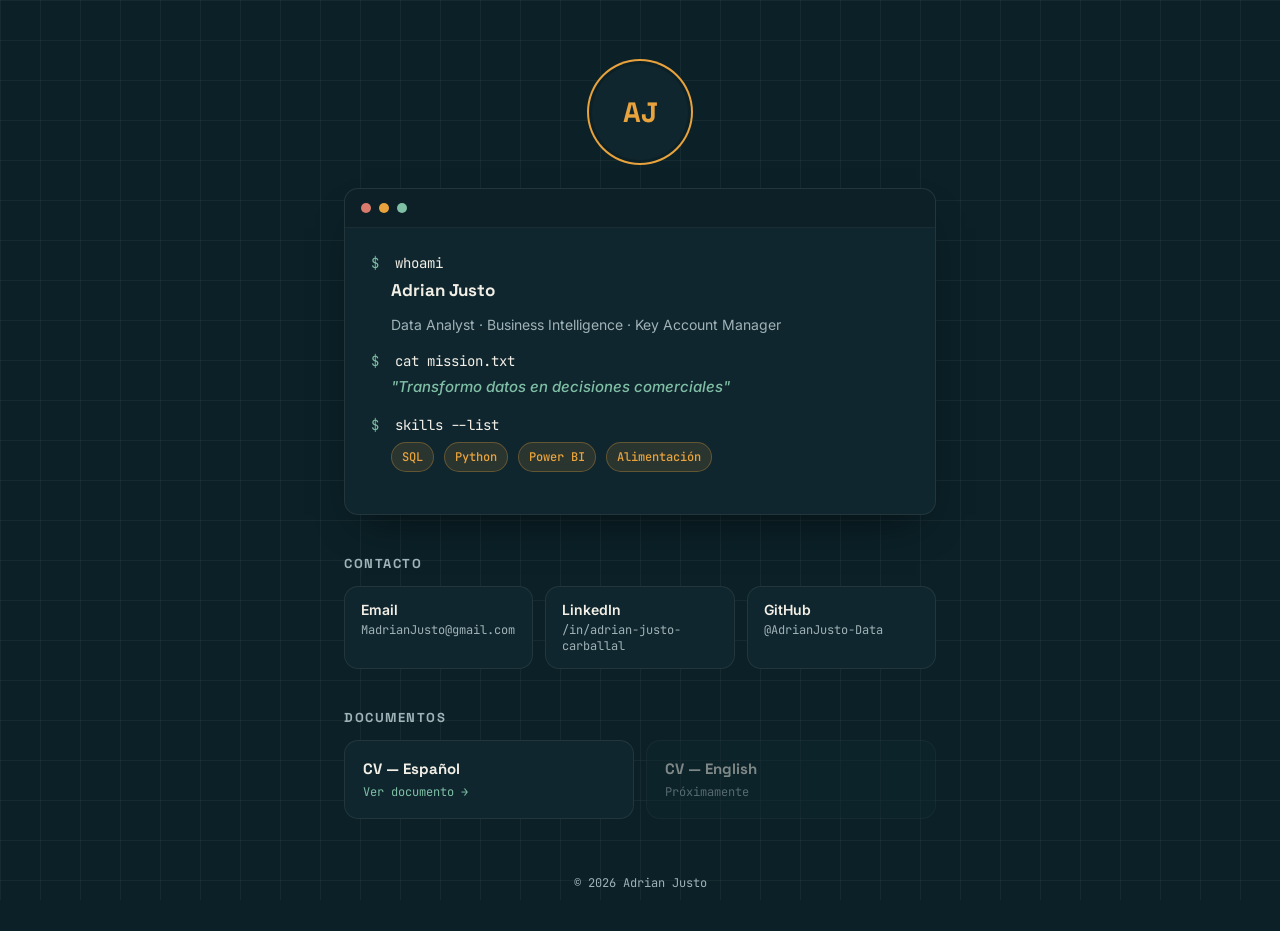
==== index.html @ 9c1705bd "Add files via upload" ====
<!doctype html>
<html lang="es">
  <head>
    <meta charset="utf-8" />
    <meta name="viewport" content="width=device-width, initial-scale=1" />
    <meta name="theme-color" content="#0B2027" />
    <meta name="author" content="Adrian Justo" />
    <meta
      name="keywords"
      content="Adrian Justo, Data Analyst, Business Intelligence, SQL, Python, Power BI, Key Account Manager"
    />
    <meta name="title" property="og:title" content="Adrian Justo — Data Analyst" />
    <meta
      name="description"
      property="og:description"
      content="Data Analyst | Business Intelligence | SQL · Python · Power BI. Transformo datos en decisiones comerciales."
    />
    <link rel="stylesheet" href="styles.css" />
    <link rel="preconnect" href="https://fonts.googleapis.com" />
    <link rel="preconnect" href="https://fonts.gstatic.com" crossorigin />
    <link
      href="https://fonts.googleapis.com/css2?family=Space+Grotesk:wght@500;700&family=Inter:wght@400;500;600&family=JetBrains+Mono:wght@400;500&display=swap"
      rel="stylesheet"
    />
    <title>Adrian Justo — Data Analyst</title>
  </head>
  <body>
    <div class="grid-bg" aria-hidden="true"></div>

    <main class="page">
      <!--
        AVATAR:
        Cuando tengas tu foto, sustituye el <div class="avatar avatar--initials"> de abajo por:
        <img class="avatar" src="assets/avatar.jpg" alt="Foto de Adrian Justo" />
        (crea una carpeta "assets" en el repo y sube ahí la imagen)
      -->
      <div class="avatar avatar--initials" aria-hidden="true">AJ</div>

      <section class="terminal" aria-label="Presentación">
        <div class="terminal__bar">
          <span class="dot dot--red"></span>
          <span class="dot dot--amber"></span>
          <span class="dot dot--mint"></span>
        </div>
        <div class="terminal__body">
          <p class="line"><span class="prompt">$</span> whoami</p>
          <p class="line line--output">Adrian Justo</p>
          <p class="line line--output line--muted">Data Analyst · Business Intelligence · Key Account Manager</p>

          <p class="line"><span class="prompt">$</span> cat mission.txt</p>
          <p class="line line--output line--quote">"Transformo datos en decisiones comerciales"</p>

          <p class="line"><span class="prompt">$</span> skills --list</p>
          <p class="line line--output">
            <span class="tag">SQL</span>
            <span class="tag">Python</span>
            <span class="tag">Power BI</span>
            <span class="tag">Alimentación</span>
          </p>
        </div>
      </section>

      <section class="block" aria-labelledby="contacto-title">
        <h2 id="contacto-title" class="block__title">Contacto</h2>
        <div class="pill-row">
          <a class="pill" href="mailto:MadrianJusto@gmail.com">
            Email
            <span class="pill__value">MadrianJusto@gmail.com</span>
          </a>
          <a class="pill" href="https://www.linkedin.com/in/adrian-justo-carballal/" target="_blank" rel="noopener noreferrer">
            LinkedIn
            <span class="pill__value">/in/adrian-justo-carballal</span>
          </a>
          <a class="pill" href="https://github.com/AdrianJusto-Data" target="_blank" rel="noopener noreferrer">
            GitHub
            <span class="pill__value">@AdrianJusto-Data</span>
          </a>
        </div>
      </section>

      <section class="block" aria-labelledby="docs-title">
        <h2 id="docs-title" class="block__title">Documentos</h2>
        <div class="doc-row">
          <a
            class="doc-card"
            href="https://drive.google.com/file/d/1iImoQgiHkSpvsz1CqNQlANzZWGgn8xL6/view?usp=sharing"
            target="_blank"
            rel="noopener noreferrer"
          >
            <span class="doc-card__label">CV — Español</span>
            <span class="doc-card__action">Ver documento →</span>
          </a>
          <div class="doc-card doc-card--disabled" aria-disabled="true">
            <span class="doc-card__label">CV — English</span>
            <span class="doc-card__action">Próximamente</span>
          </div>
        </div>
      </section>

      <footer class="footer">© 2026 Adrian Justo</footer>
    </main>
  </body>
</html>
---- styles.css ----
:root {
  --bg-base: #0b2027;
  --bg-panel: #10262e;
  --accent-amber: #e8a33d;
  --accent-mint: #7fbfa5;
  --accent-red: #d97b6c;
  --text-primary: #f2efe6;
  --text-muted: #9fb3b8;
  --grid-line: rgba(242, 239, 230, 0.05);
  --radius: 14px;
}

* {
  box-sizing: border-box;
}

body {
  margin: 0;
  min-height: 100vh;
  background: var(--bg-base);
  color: var(--text-primary);
  font-family: "Inter", system-ui, sans-serif;
  display: flex;
  justify-content: center;
  position: relative;
  overflow-x: hidden;
}

.grid-bg {
  position: fixed;
  inset: 0;
  background-image:
    linear-gradient(var(--grid-line) 1px, transparent 1px),
    linear-gradient(90deg, var(--grid-line) 1px, transparent 1px);
  background-size: 40px 40px;
  pointer-events: none;
  z-index: 0;
}

.page {
  position: relative;
  z-index: 1;
  width: 100%;
  max-width: 640px;
  padding: 64px 24px 40px;
  display: flex;
  flex-direction: column;
  align-items: center;
}

.avatar {
  width: 96px;
  height: 96px;
  border-radius: 50%;
  object-fit: cover;
  margin-bottom: 28px;
  box-shadow: 0 0 0 3px var(--bg-base), 0 0 0 5px var(--accent-amber);
}

.avatar--initials {
  display: flex;
  align-items: center;
  justify-content: center;
  background: var(--bg-panel);
  font-family: "Space Grotesk", sans-serif;
  font-weight: 700;
  font-size: 28px;
  color: var(--accent-amber);
}

/* Terminal card */
.terminal {
  width: 100%;
  background: var(--bg-panel);
  border-radius: var(--radius);
  border: 1px solid rgba(242, 239, 230, 0.08);
  overflow: hidden;
  box-shadow: 0 20px 40px -20px rgba(0, 0, 0, 0.6);
}

.terminal__bar {
  display: flex;
  gap: 8px;
  padding: 14px 16px;
  background: rgba(0, 0, 0, 0.15);
  border-bottom: 1px solid rgba(242, 239, 230, 0.06);
}

.dot {
  width: 10px;
  height: 10px;
  border-radius: 50%;
}
.dot--red { background: var(--accent-red); }
.dot--amber { background: var(--accent-amber); }
.dot--mint { background: var(--accent-mint); }

.terminal__body {
  padding: 24px 26px 28px;
  font-family: "JetBrains Mono", monospace;
  font-size: 14px;
  line-height: 1.7;
}

.line {
  margin: 0;
}

.prompt {
  color: var(--accent-mint);
  margin-right: 8px;
}

.line--output {
  margin-bottom: 14px;
  padding-left: 20px;
  font-family: "Space Grotesk", sans-serif;
  font-size: 17px;
  font-weight: 700;
}

.line--muted {
  font-family: "Inter", sans-serif;
  font-weight: 400;
  font-size: 14px;
  color: var(--text-muted);
  margin-top: -6px;
}

.line--quote {
  font-family: "Inter", sans-serif;
  font-style: italic;
  font-weight: 500;
  font-size: 15px;
  color: var(--accent-mint);
}

.tag {
  display: inline-block;
  font-family: "JetBrains Mono", monospace;
  font-size: 12px;
  font-weight: 500;
  padding: 4px 10px;
  border-radius: 999px;
  background: rgba(232, 163, 61, 0.12);
  color: var(--accent-amber);
  border: 1px solid rgba(232, 163, 61, 0.3);
  margin: 4px 6px 0 0;
}

/* Sections */
.block {
  width: 100%;
  margin-top: 40px;
}

.block__title {
  font-family: "Space Grotesk", sans-serif;
  font-size: 13px;
  text-transform: uppercase;
  letter-spacing: 0.12em;
  color: var(--text-muted);
  margin: 0 0 14px;
}

.pill-row,
.doc-row {
  display: flex;
  flex-wrap: wrap;
  gap: 12px;
}

.pill {
  flex: 1 1 160px;
  display: flex;
  flex-direction: column;
  gap: 4px;
  padding: 14px 16px;
  border-radius: var(--radius);
  background: var(--bg-panel);
  border: 1px solid rgba(242, 239, 230, 0.08);
  color: var(--text-primary);
  text-decoration: none;
  font-weight: 600;
  font-size: 14px;
  transition: border-color 0.15s ease, transform 0.15s ease;
}

.pill:hover,
.pill:focus-visible {
  border-color: var(--accent-mint);
  transform: translateY(-2px);
}

.pill__value {
  font-family: "JetBrains Mono", monospace;
  font-weight: 400;
  font-size: 12px;
  color: var(--text-muted);
}

.doc-card {
  flex: 1 1 200px;
  display: flex;
  flex-direction: column;
  gap: 6px;
  padding: 18px 18px;
  border-radius: var(--radius);
  background: var(--bg-panel);
  border: 1px solid rgba(242, 239, 230, 0.08);
  color: var(--text-primary);
  text-decoration: none;
  transition: border-color 0.15s ease, transform 0.15s ease;
}

.doc-card:hover,
.doc-card:focus-visible {
  border-color: var(--accent-amber);
  transform: translateY(-2px);
}

.doc-card__label {
  font-family: "Space Grotesk", sans-serif;
  font-weight: 700;
  font-size: 15px;
}

.doc-card__action {
  font-family: "JetBrains Mono", monospace;
  font-size: 12px;
  color: var(--accent-mint);
}

.doc-card--disabled {
  opacity: 0.5;
  cursor: not-allowed;
}

.doc-card--disabled .doc-card__action {
  color: var(--text-muted);
}

.footer {
  margin-top: 56px;
  font-size: 12px;
  color: var(--text-muted);
  font-family: "JetBrains Mono", monospace;
}

/* Accessibility */
a:focus-visible,
.doc-card:focus-visible {
  outline: 2px solid var(--accent-amber);
  outline-offset: 2px;
}

@media (prefers-reduced-motion: reduce) {
  .pill,
  .doc-card {
    transition: none;
  }
}

@media (max-width: 480px) {
  .page {
    padding: 48px 18px 32px;
  }
  .terminal__body {
    font-size: 13px;
  }
}
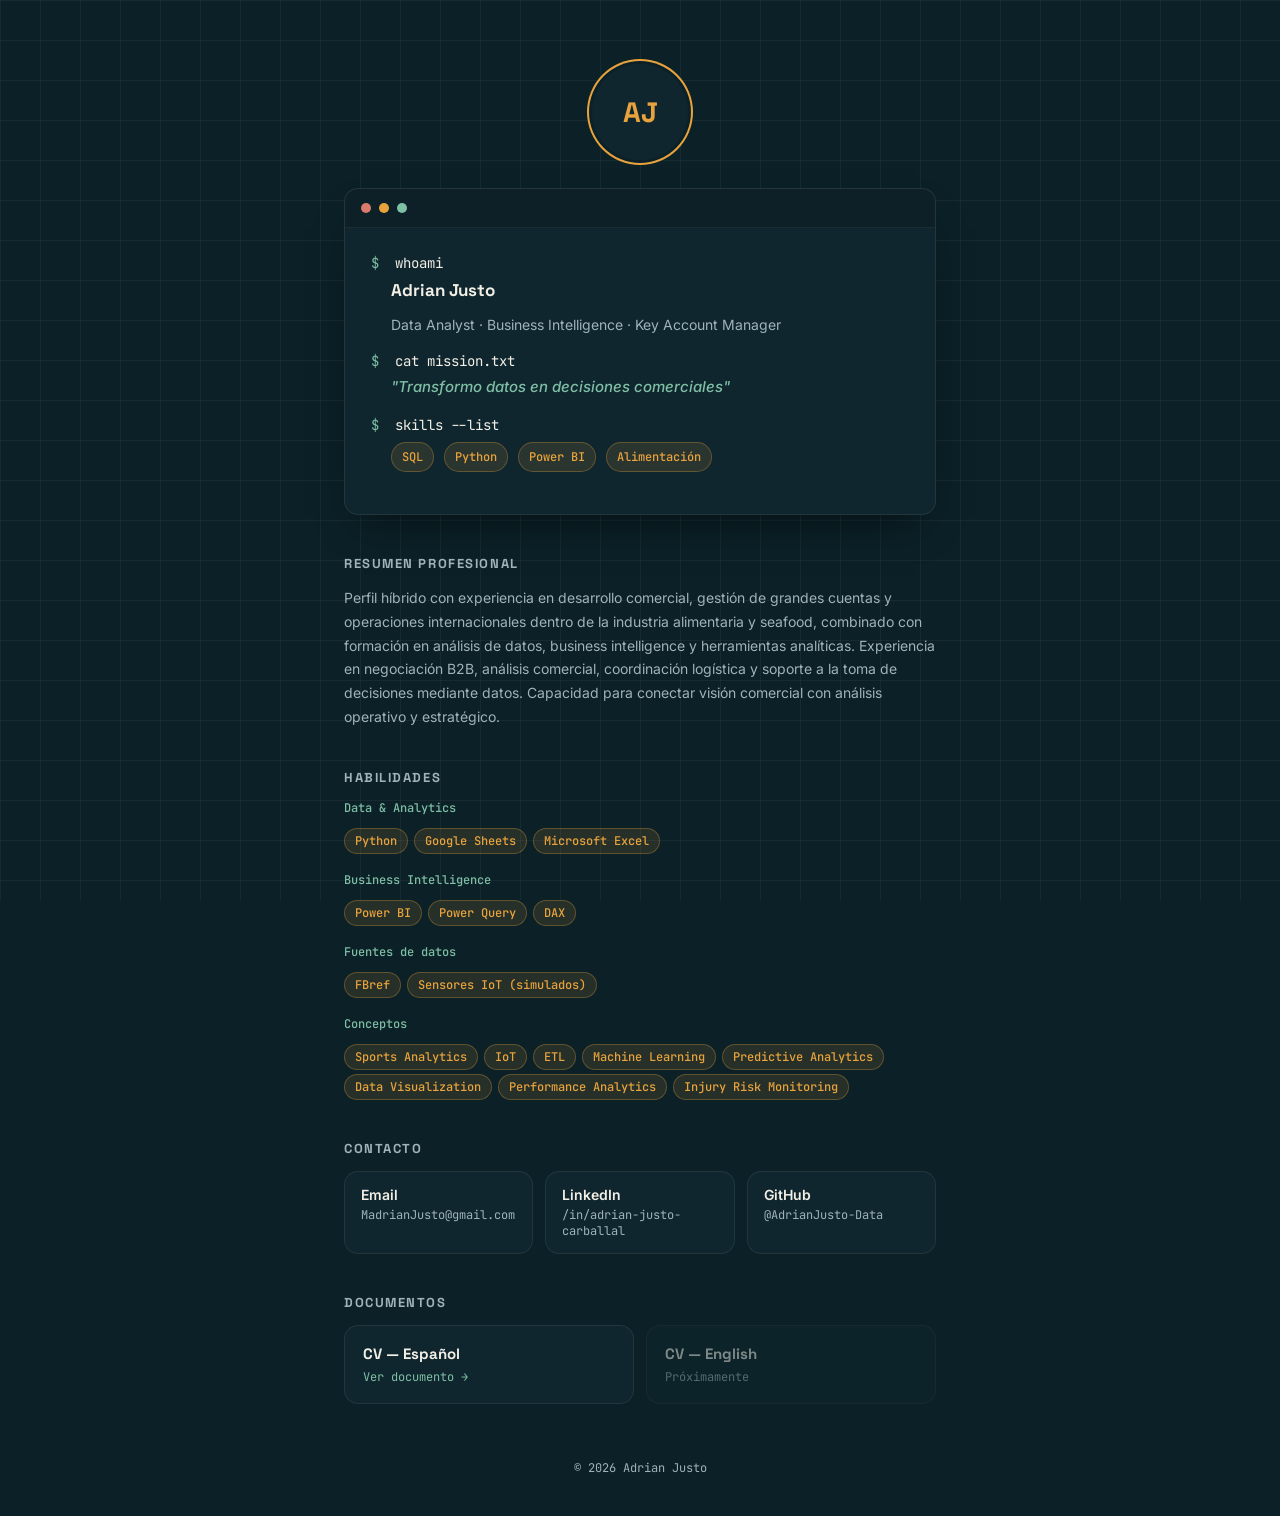
==== commit e4ac672f: "Add files via upload" ====
--- a/index.html
+++ b/index.html
@@ -60,6 +60,57 @@
         </div>
       </section>
 
+      <section class="block" aria-labelledby="resumen-title">
+        <h2 id="resumen-title" class="block__title">Resumen profesional</h2>
+        <p class="summary">
+          Perfil híbrido con experiencia en desarrollo comercial, gestión de grandes cuentas y operaciones
+          internacionales dentro de la industria alimentaria y seafood, combinado con formación en análisis de
+          datos, business intelligence y herramientas analíticas. Experiencia en negociación B2B, análisis
+          comercial, coordinación logística y soporte a la toma de decisiones mediante datos. Capacidad para
+          conectar visión comercial con análisis operativo y estratégico.
+        </p>
+      </section>
+
+      <section class="block" aria-labelledby="skills-title">
+        <h2 id="skills-title" class="block__title">Habilidades</h2>
+        <div class="skill-group">
+          <h3 class="skill-group__label">Data &amp; Analytics</h3>
+          <div class="tag-row">
+            <span class="tag">Python</span>
+            <span class="tag">Google Sheets</span>
+            <span class="tag">Microsoft Excel</span>
+          </div>
+        </div>
+        <div class="skill-group">
+          <h3 class="skill-group__label">Business Intelligence</h3>
+          <div class="tag-row">
+            <span class="tag">Power BI</span>
+            <span class="tag">Power Query</span>
+            <span class="tag">DAX</span>
+          </div>
+        </div>
+        <div class="skill-group">
+          <h3 class="skill-group__label">Fuentes de datos</h3>
+          <div class="tag-row">
+            <span class="tag">FBref</span>
+            <span class="tag">Sensores IoT (simulados)</span>
+          </div>
+        </div>
+        <div class="skill-group">
+          <h3 class="skill-group__label">Conceptos</h3>
+          <div class="tag-row">
+            <span class="tag">Sports Analytics</span>
+            <span class="tag">IoT</span>
+            <span class="tag">ETL</span>
+            <span class="tag">Machine Learning</span>
+            <span class="tag">Predictive Analytics</span>
+            <span class="tag">Data Visualization</span>
+            <span class="tag">Performance Analytics</span>
+            <span class="tag">Injury Risk Monitoring</span>
+          </div>
+        </div>
+      </section>
+
       <section class="block" aria-labelledby="contacto-title">
         <h2 id="contacto-title" class="block__title">Contacto</h2>
         <div class="pill-row">
--- a/styles.css
+++ b/styles.css
@@ -163,6 +163,34 @@
   margin: 0 0 14px;
 }
 
+.summary {
+  margin: 0;
+  font-size: 14px;
+  line-height: 1.7;
+  color: var(--text-muted);
+}
+
+.skill-group {
+  margin-bottom: 18px;
+}
+
+.skill-group:last-child {
+  margin-bottom: 0;
+}
+
+.skill-group__label {
+  margin: 0 0 8px;
+  font-family: "JetBrains Mono", monospace;
+  font-size: 12px;
+  font-weight: 500;
+  color: var(--accent-mint);
+}
+
+.tag-row {
+  display: flex;
+  flex-wrap: wrap;
+}
+
 .pill-row,
 .doc-row {
   display: flex;
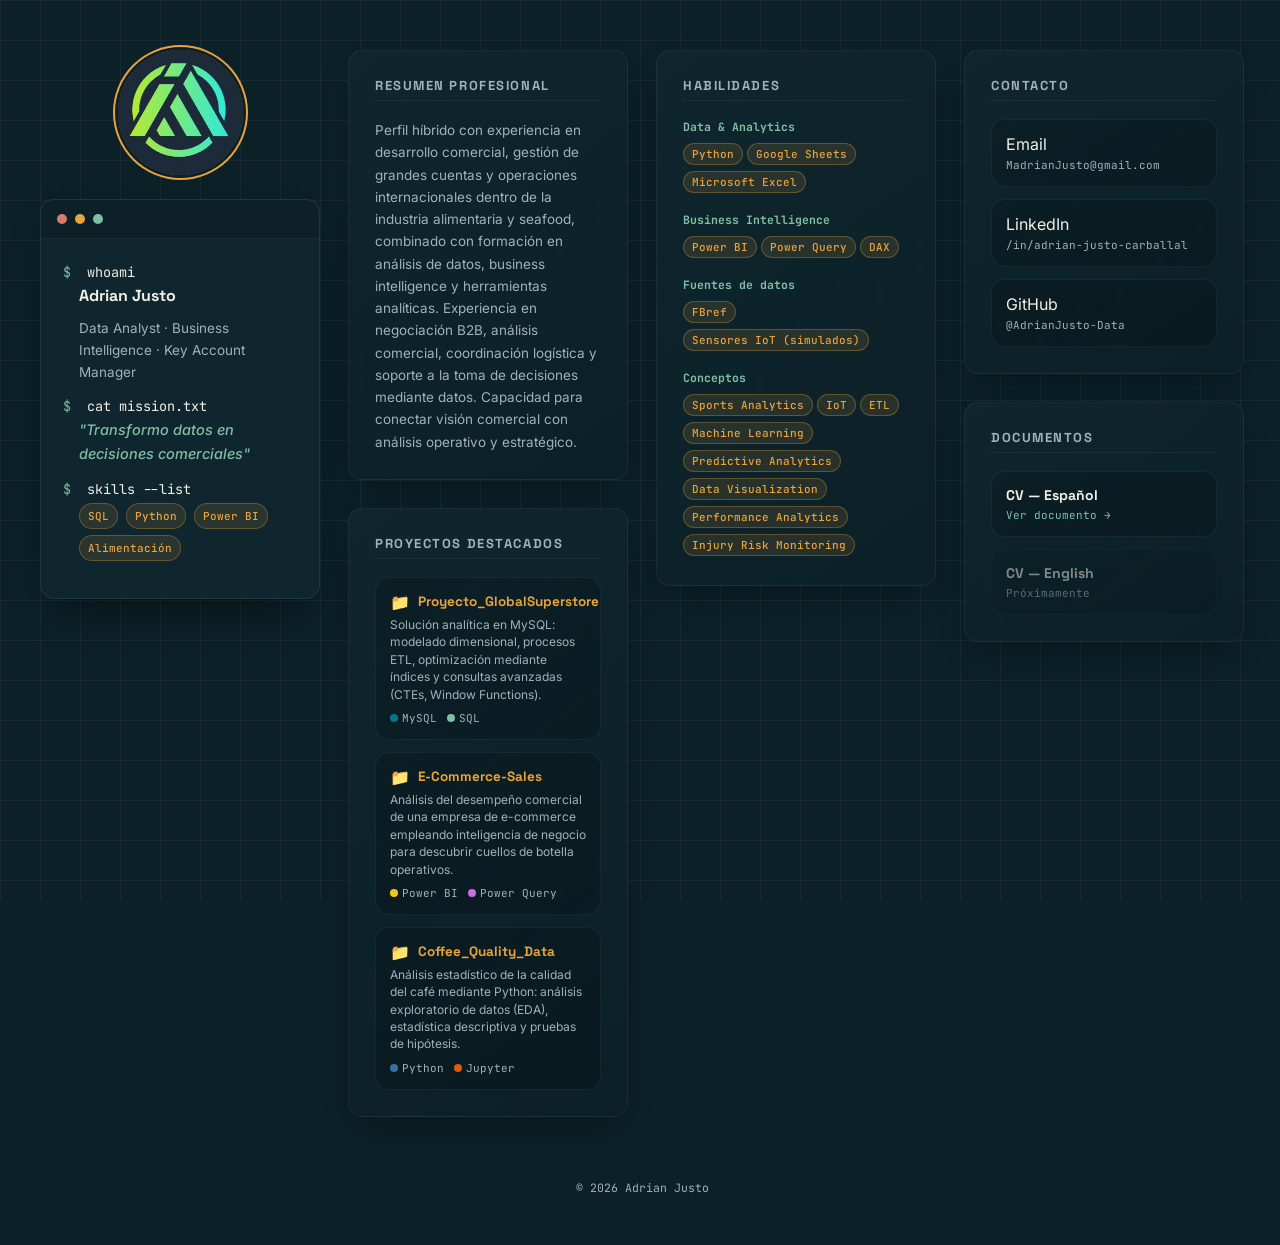
==== commit cbda5f78: "Add files via upload" ====
--- a/index.html
+++ b/index.html
@@ -28,49 +28,106 @@
     <div class="grid-bg" aria-hidden="true"></div>
 
     <main class="page">
-      <!--
-        AVATAR:
-        Cuando tengas tu foto, sustituye el <div class="avatar avatar--initials"> de abajo por:
-        <img class="avatar" src="assets/avatar.jpg" alt="Foto de Adrian Justo" />
-        (crea una carpeta "assets" en el repo y sube ahí la imagen)
-      -->
-      <div class="avatar avatar--initials" aria-hidden="true">AJ</div>
-
-      <section class="terminal" aria-label="Presentación">
-        <div class="terminal__bar">
-          <span class="dot dot--red"></span>
-          <span class="dot dot--amber"></span>
-          <span class="dot dot--mint"></span>
-        </div>
-        <div class="terminal__body">
-          <p class="line"><span class="prompt">$</span> whoami</p>
-          <p class="line line--output">Adrian Justo</p>
-          <p class="line line--output line--muted">Data Analyst · Business Intelligence · Key Account Manager</p>
-
-          <p class="line"><span class="prompt">$</span> cat mission.txt</p>
-          <p class="line line--output line--quote">"Transformo datos en decisiones comerciales"</p>
-
-          <p class="line"><span class="prompt">$</span> skills --list</p>
-          <p class="line line--output">
-            <span class="tag">SQL</span>
-            <span class="tag">Python</span>
-            <span class="tag">Power BI</span>
-            <span class="tag">Alimentación</span>
+      
+      <!-- COLUMNA 1: Perfil (Avatar + Terminal) -->
+      <div class="profile-block">
+        <img class="avatar" src="assets/Avatar.JPG" alt="Foto de Adrian Justo" />
+
+        <section class="terminal" aria-label="Presentación">
+          <div class="terminal__bar">
+            <span class="dot dot--red"></span>
+            <span class="dot dot--amber"></span>
+            <span class="dot dot--mint"></span>
+          </div>
+          <div class="terminal__body">
+            <p class="line"><span class="prompt">$</span> whoami</p>
+            <p class="line line--output">Adrian Justo</p>
+            <p class="line line--output line--muted">Data Analyst · Business Intelligence · Key Account Manager</p>
+
+            <p class="line"><span class="prompt">$</span> cat mission.txt</p>
+            <p class="line line--output line--quote">"Transformo datos en decisiones comerciales"</p>
+
+            <p class="line"><span class="prompt">$</span> skills --list</p>
+            <p class="line line--output">
+              <span class="tag">SQL</span>
+              <span class="tag">Python</span>
+              <span class="tag">Power BI</span>
+              <span class="tag">Alimentación</span>
+            </p>
+          </div>
+        </section>
+      </div>
+
+      <!-- COLUMNA 2: Resumen + Proyectos Destacados -->
+      <div class="column-group">
+        <section class="block" aria-labelledby="resumen-title">
+          <h2 id="resumen-title" class="block__title">Resumen profesional</h2>
+          <p class="summary">
+            Perfil híbrido con experiencia en desarrollo comercial, gestión de grandes cuentas y operaciones
+            internacionales dentro de la industria alimentaria y seafood, combinado con formación en análisis de
+            datos, business intelligence y herramientas analíticas. Experiencia en negociación B2B, análisis
+            comercial, coordinación logística y soporte a la toma de decisiones mediante datos. Capacidad para
+            conectar visión comercial con análisis operativo y estratégico.
           </p>
-        </div>
-      </section>
-
-      <section class="block" aria-labelledby="resumen-title">
-        <h2 id="resumen-title" class="block__title">Resumen profesional</h2>
-        <p class="summary">
-          Perfil híbrido con experiencia en desarrollo comercial, gestión de grandes cuentas y operaciones
-          internacionales dentro de la industria alimentaria y seafood, combinado con formación en análisis de
-          datos, business intelligence y herramientas analíticas. Experiencia en negociación B2B, análisis
-          comercial, coordinación logística y soporte a la toma de decisiones mediante datos. Capacidad para
-          conectar visión comercial con análisis operativo y estratégico.
-        </p>
-      </section>
-
+        </section>
+
+        <section class="block" aria-labelledby="projects-title">
+          <h2 id="projects-title" class="block__title">Proyectos Destacados</h2>
+          <div class="project-row">
+            
+            <div class="project-card">
+              <div class="project-card__header">
+                <span class="project-card__icon">📁</span>
+                <a href="https://github.com/AdrianJusto-Data/Proyecto_GlobalSuperstore" target="_blank" rel="noopener noreferrer" class="project-card__link">
+                  Proyecto_GlobalSuperstore
+                </a>
+              </div>
+              <p class="project-card__description">
+                Solución analítica en MySQL: modelado dimensional, procesos ETL, optimización mediante índices y consultas avanzadas (CTEs, Window Functions).
+              </p>
+              <div class="project-card__footer">
+                <span class="project-tech"><span class="tech-dot tech-dot--mysql"></span>MySQL</span>
+                <span class="project-tech"><span class="tech-dot tech-dot--sql"></span>SQL</span>
+              </div>
+            </div>
+
+            <div class="project-card">
+              <div class="project-card__header">
+                <span class="project-card__icon">📁</span>
+                <a href="https://github.com/AdrianJusto-Data/Proyecto_E-Commerce-Sales---Evolve--Data" target="_blank" rel="noopener noreferrer" class="project-card__link">
+                  E-Commerce-Sales
+                </a>
+              </div>
+              <p class="project-card__description">
+                Análisis del desempeño comercial de una empresa de e-commerce empleando inteligencia de negocio para descubrir cuellos de botella operativos.
+              </p>
+              <div class="project-card__footer">
+                <span class="project-tech"><span class="tech-dot tech-dot--pbi"></span>Power BI</span>
+                <span class="project-tech"><span class="tech-dot tech-dot--pquery"></span>Power Query</span>
+              </div>
+            </div>
+
+            <div class="project-card">
+              <div class="project-card__header">
+                <span class="project-card__icon">📁</span>
+                <a href="https://github.com/AdrianJusto-Data/Coffee_Quality_Data" target="_blank" rel="noopener noreferrer" class="project-card__link">
+                  Coffee_Quality_Data
+                </a>
+              </div>
+              <p class="project-card__description">
+                Análisis estadístico de la calidad del café mediante Python: análisis exploratorio de datos (EDA), estadística descriptiva y pruebas de hipótesis.
+              </p>
+              <div class="project-card__footer">
+                <span class="project-tech"><span class="tech-dot tech-dot--python"></span>Python</span>
+                <span class="project-tech"><span class="tech-dot tech-dot--jupyter"></span>Jupyter</span>
+              </div>
+            </div>
+
+          </div>
+        </section>
+      </div>
+
+      <!-- COLUMNA 3: Habilidades -->
       <section class="block" aria-labelledby="skills-title">
         <h2 id="skills-title" class="block__title">Habilidades</h2>
         <div class="skill-group">
@@ -111,44 +168,47 @@
         </div>
       </section>
 
-      <section class="block" aria-labelledby="contacto-title">
-        <h2 id="contacto-title" class="block__title">Contacto</h2>
-        <div class="pill-row">
-          <a class="pill" href="mailto:MadrianJusto@gmail.com">
-            Email
-            <span class="pill__value">MadrianJusto@gmail.com</span>
-          </a>
-          <a class="pill" href="https://www.linkedin.com/in/adrian-justo-carballal/" target="_blank" rel="noopener noreferrer">
-            LinkedIn
-            <span class="pill__value">/in/adrian-justo-carballal</span>
-          </a>
-          <a class="pill" href="https://github.com/AdrianJusto-Data" target="_blank" rel="noopener noreferrer">
-            GitHub
-            <span class="pill__value">@AdrianJusto-Data</span>
-          </a>
-        </div>
-      </section>
-
-      <section class="block" aria-labelledby="docs-title">
-        <h2 id="docs-title" class="block__title">Documentos</h2>
-        <div class="doc-row">
-          <a
-            class="doc-card"
-            href="https://drive.google.com/file/d/1iImoQgiHkSpvsz1CqNQlANzZWGgn8xL6/view?usp=sharing"
-            target="_blank"
-            rel="noopener noreferrer"
-          >
-            <span class="doc-card__label">CV — Español</span>
-            <span class="doc-card__action">Ver documento →</span>
-          </a>
-          <div class="doc-card doc-card--disabled" aria-disabled="true">
-            <span class="doc-card__label">CV — English</span>
-            <span class="doc-card__action">Próximamente</span>
-          </div>
-        </div>
-      </section>
+      <!-- COLUMNA 4: Contacto + Documentos -->
+      <div class="column-group">
+        <section class="block" aria-labelledby="contacto-title">
+          <h2 id="contacto-title" class="block__title">Contacto</h2>
+          <div class="pill-row">
+            <a class="pill" href="mailto:MadrianJusto@gmail.com">
+              Email
+              <span class="pill__value">MadrianJusto@gmail.com</span>
+            </a>
+            <a class="pill" href="https://www.linkedin.com/in/adrian-justo-carballal/" target="_blank" rel="noopener noreferrer">
+              LinkedIn
+              <span class="pill__value">/in/adrian-justo-carballal</span>
+            </a>
+            <a class="pill" href="https://github.com/AdrianJusto-Data" target="_blank" rel="noopener noreferrer">
+              GitHub
+              <span class="pill__value">@AdrianJusto-Data</span>
+            </a>
+          </div>
+        </section>
+
+        <section class="block" aria-labelledby="docs-title">
+          <h2 id="docs-title" class="block__title">Documentos</h2>
+          <div class="doc-row">
+            <a
+              class="doc-card"
+              href="https://drive.google.com/file/d/1iImoQgiHkSpvsz1CqNQlANzZWGgn8xL6/view?usp=sharing"
+              target="_blank"
+              rel="noopener noreferrer"
+            >
+              <span class="doc-card__label">CV — Español</span>
+              <span class="doc-card__action">Ver documento →</span>
+            </a>
+            <div class="doc-card doc-card--disabled" aria-disabled="true">
+              <span class="doc-card__label">CV — English</span>
+              <span class="doc-card__action">Próximamente</span>
+            </div>
+          </div>
+        </section>
+      </div>
 
       <footer class="footer">© 2026 Adrian Justo</footer>
     </main>
   </body>
-</html>
+</html>
--- a/styles.css
+++ b/styles.css
@@ -9,23 +9,20 @@
   --grid-line: rgba(242, 239, 230, 0.05);
   --radius: 14px;
 }
-
+ 
 * {
   box-sizing: border-box;
 }
-
+ 
 body {
   margin: 0;
   min-height: 100vh;
   background: var(--bg-base);
   color: var(--text-primary);
   font-family: "Inter", system-ui, sans-serif;
-  display: flex;
-  justify-content: center;
-  position: relative;
   overflow-x: hidden;
 }
-
+ 
 .grid-bg {
   position: fixed;
   inset: 0;
@@ -36,39 +33,45 @@
   pointer-events: none;
   z-index: 0;
 }
-
+ 
+/* CONTENEDOR PRINCIPAL: CSS GRID DE 4 COLUMNAS ASIMÉTRICAS Y LIMPIAS */
 .page {
   position: relative;
   z-index: 1;
   width: 100%;
-  max-width: 640px;
-  padding: 64px 24px 40px;
+  max-width: 1650px;
+  margin: 0 auto;
+  padding: 50px 40px;
+  display: grid;
+  grid-template-columns: repeat(4, minmax(280px, 1fr));
+  gap: 28px;
+  align-items: start;
+}
+ 
+/* AGRUPADORES VERTICALES INTERNOS */
+.column-group {
+  display: flex;
+  flex-direction: column;
+  gap: 28px;
+  width: 100%;
+}
+
+.profile-block {
   display: flex;
   flex-direction: column;
   align-items: center;
+  gap: 24px;
+  width: 100%;
 }
 
 .avatar {
-  width: 96px;
-  height: 96px;
+  width: 125px;
+  height: 125px;
   border-radius: 50%;
   object-fit: cover;
-  margin-bottom: 28px;
   box-shadow: 0 0 0 3px var(--bg-base), 0 0 0 5px var(--accent-amber);
 }
-
-.avatar--initials {
-  display: flex;
-  align-items: center;
-  justify-content: center;
-  background: var(--bg-panel);
-  font-family: "Space Grotesk", sans-serif;
-  font-weight: 700;
-  font-size: 28px;
-  color: var(--accent-amber);
-}
-
-/* Terminal card */
+ 
 .terminal {
   width: 100%;
   background: var(--bg-panel);
@@ -77,7 +80,7 @@
   overflow: hidden;
   box-shadow: 0 20px 40px -20px rgba(0, 0, 0, 0.6);
 }
-
+ 
 .terminal__bar {
   display: flex;
   gap: 8px;
@@ -85,7 +88,7 @@
   background: rgba(0, 0, 0, 0.15);
   border-bottom: 1px solid rgba(242, 239, 230, 0.06);
 }
-
+ 
 .dot {
   width: 10px;
   height: 10px;
@@ -94,206 +97,171 @@
 .dot--red { background: var(--accent-red); }
 .dot--amber { background: var(--accent-amber); }
 .dot--mint { background: var(--accent-mint); }
-
+ 
 .terminal__body {
-  padding: 24px 26px 28px;
-  font-family: "JetBrains Mono", monospace;
-  font-size: 14px;
-  line-height: 1.7;
-}
-
-.line {
-  margin: 0;
-}
-
-.prompt {
-  color: var(--accent-mint);
-  margin-right: 8px;
-}
-
+  padding: 22px;
+  font-family: "JetBrains Mono", monospace;
+  font-size: 13.5px;
+  line-height: 1.65;
+}
+ 
+.line { margin: 0; }
+.prompt { color: var(--accent-mint); margin-right: 8px; }
+ 
 .line--output {
-  margin-bottom: 14px;
-  padding-left: 20px;
+  margin-bottom: 12px;
+  padding-left: 16px;
   font-family: "Space Grotesk", sans-serif;
-  font-size: 17px;
+  font-size: 16px;
   font-weight: 700;
 }
-
+ 
 .line--muted {
   font-family: "Inter", sans-serif;
   font-weight: 400;
-  font-size: 14px;
-  color: var(--text-muted);
-  margin-top: -6px;
-}
-
+  font-size: 13.5px;
+  color: var(--text-muted);
+  margin-top: -5px;
+}
+ 
 .line--quote {
   font-family: "Inter", sans-serif;
   font-style: italic;
   font-weight: 500;
-  font-size: 15px;
+  font-size: 14.5px;
   color: var(--accent-mint);
 }
-
+ 
 .tag {
   display: inline-block;
   font-family: "JetBrains Mono", monospace;
-  font-size: 12px;
+  font-size: 11px;
   font-weight: 500;
-  padding: 4px 10px;
+  padding: 3px 8px;
   border-radius: 999px;
   background: rgba(232, 163, 61, 0.12);
   color: var(--accent-amber);
   border: 1px solid rgba(232, 163, 61, 0.3);
-  margin: 4px 6px 0 0;
-}
-
-/* Sections */
+  margin: 3px 4px 3px 0;
+}
+ 
+/* BLOQUES CON DEGRADADO LINEAL SUTIL */
 .block {
   width: 100%;
-  margin-top: 40px;
-}
-
+  background: linear-gradient(145deg, var(--bg-panel) 0%, rgba(11, 32, 39, 0.85) 100%);
+  padding: 26px;
+  border-radius: var(--radius);
+  border: 1px solid rgba(242, 239, 230, 0.06);
+  box-shadow: 0 15px 35px -15px rgba(0, 0, 0, 0.4);
+  display: flex;
+  flex-direction: column;
+  backdrop-filter: blur(4px);
+}
+ 
 .block__title {
   font-family: "Space Grotesk", sans-serif;
   font-size: 13px;
   text-transform: uppercase;
   letter-spacing: 0.12em;
   color: var(--text-muted);
-  margin: 0 0 14px;
-}
-
+  margin: 0 0 18px;
+  border-bottom: 1px solid rgba(242, 239, 230, 0.05);
+  padding-bottom: 6px;
+}
+ 
 .summary {
   margin: 0;
-  font-size: 14px;
-  line-height: 1.7;
-  color: var(--text-muted);
-}
-
-.skill-group {
-  margin-bottom: 18px;
-}
-
-.skill-group:last-child {
-  margin-bottom: 0;
-}
-
+  font-size: 13.5px;
+  line-height: 1.65;
+  color: var(--text-muted);
+}
+ 
+.skill-group { margin-bottom: 16px; }
+.skill-group:last-child { margin-bottom: 0; }
 .skill-group__label {
-  margin: 0 0 8px;
-  font-family: "JetBrains Mono", monospace;
-  font-size: 12px;
-  font-weight: 500;
+  margin: 0 0 6px;
+  font-family: "JetBrains Mono", monospace;
+  font-size: 11.5px;
   color: var(--accent-mint);
 }
-
-.tag-row {
-  display: flex;
-  flex-wrap: wrap;
-}
-
-.pill-row,
-.doc-row {
-  display: flex;
-  flex-wrap: wrap;
-  gap: 12px;
-}
-
-.pill {
-  flex: 1 1 160px;
+ 
+.tag-row { display: flex; flex-wrap: wrap; }
+.pill-row, .doc-row, .project-row { display: flex; flex-direction: column; gap: 12px; width: 100%; }
+ 
+.pill, .doc-card, .project-card {
+  width: 100%;
   display: flex;
   flex-direction: column;
   gap: 4px;
-  padding: 14px 16px;
+  padding: 14px;
   border-radius: var(--radius);
-  background: var(--bg-panel);
-  border: 1px solid rgba(242, 239, 230, 0.08);
+  background: rgba(0, 0, 0, 0.16);
+  border: 1px solid rgba(242, 239, 230, 0.06);
   color: var(--text-primary);
   text-decoration: none;
-  font-weight: 600;
-  font-size: 14px;
-  transition: border-color 0.15s ease, transform 0.15s ease;
-}
-
-.pill:hover,
-.pill:focus-visible {
-  border-color: var(--accent-mint);
-  transform: translateY(-2px);
-}
-
-.pill__value {
-  font-family: "JetBrains Mono", monospace;
-  font-weight: 400;
-  font-size: 12px;
-  color: var(--text-muted);
-}
-
-.doc-card {
-  flex: 1 1 200px;
-  display: flex;
-  flex-direction: column;
-  gap: 6px;
-  padding: 18px 18px;
-  border-radius: var(--radius);
-  background: var(--bg-panel);
-  border: 1px solid rgba(242, 239, 230, 0.08);
-  color: var(--text-primary);
-  text-decoration: none;
-  transition: border-color 0.15s ease, transform 0.15s ease;
-}
-
-.doc-card:hover,
-.doc-card:focus-visible {
+  transition: all 0.2s ease;
+}
+ 
+.pill:hover, .doc-card:hover, .project-card:hover {
   border-color: var(--accent-amber);
   transform: translateY(-2px);
-}
-
-.doc-card__label {
+  background: rgba(0, 0, 0, 0.26);
+}
+ 
+.pill__value {
+  font-family: "JetBrains Mono", monospace;
+  font-size: 11px;
+  color: var(--text-muted);
+  overflow: hidden;
+  text-overflow: ellipsis;
+}
+
+.project-card__header { display: flex; align-items: center; gap: 8px; }
+.project-card__link {
   font-family: "Space Grotesk", sans-serif;
   font-weight: 700;
-  font-size: 15px;
-}
-
-.doc-card__action {
-  font-family: "JetBrains Mono", monospace;
-  font-size: 12px;
-  color: var(--accent-mint);
-}
-
-.doc-card--disabled {
-  opacity: 0.5;
-  cursor: not-allowed;
-}
-
-.doc-card--disabled .doc-card__action {
-  color: var(--text-muted);
-}
-
+  font-size: 13.5px;
+  color: var(--accent-amber);
+  text-decoration: none;
+}
+.project-card__link:hover { text-decoration: underline; }
+.project-card__description { margin: 0; font-size: 12px; line-height: 1.45; color: var(--text-muted); }
+.project-card__footer { display: flex; gap: 10px; margin-top: 4px; }
+.project-tech { font-family: "JetBrains Mono", monospace; font-size: 11px; color: var(--text-muted); display: flex; align-items: center; gap: 4px; }
+.tech-dot { width: 8px; height: 8px; border-radius: 50%; display: inline-block; }
+.tech-dot--mysql { background-color: #00758f; }
+.tech-dot--sql { background-color: var(--accent-mint); }
+.tech-dot--pbi { background-color: #f2c811; }
+.tech-dot--pquery { background-color: #cb6ce6; }
+.tech-dot--python { background-color: #3572a5; }
+.tech-dot--jupyter { background-color: #da5b0b; }
+
+.doc-card__label { font-family: "Space Grotesk", sans-serif; font-weight: 700; font-size: 14px; }
+.doc-card__action { font-family: "JetBrains Mono", monospace; font-size: 11px; color: var(--accent-mint); }
+.doc-card--disabled { opacity: 0.5; cursor: not-allowed; }
+.doc-card--disabled .doc-card__action { color: var(--text-muted); }
+ 
 .footer {
-  margin-top: 56px;
-  font-size: 12px;
-  color: var(--text-muted);
-  font-family: "JetBrains Mono", monospace;
-}
-
-/* Accessibility */
-a:focus-visible,
-.doc-card:focus-visible {
-  outline: 2px solid var(--accent-amber);
-  outline-offset: 2px;
-}
-
-@media (prefers-reduced-motion: reduce) {
-  .pill,
-  .doc-card {
-    transition: none;
+  grid-column: 1 / -1;
+  text-align: center;
+  margin-top: 35px;
+  font-size: 11.5px;
+  color: var(--text-muted);
+  font-family: "JetBrains Mono", monospace;
+}
+ 
+/* ADAPTACIÓN PARA SOPORTE TABLET (2 COLUMNAS) */
+@media (max-width: 1250px) {
+  .page {
+    grid-template-columns: repeat(2, 1fr);
   }
 }
 
-@media (max-width: 480px) {
+/* ADAPTACIÓN PARA MÓVILES (1 COLUMNA TOTALMENTE FLUIDA) */
+@media (max-width: 768px) {
   .page {
-    padding: 48px 18px 32px;
+    grid-template-columns: 1fr;
+    padding: 20px;
+    gap: 24px;
   }
-  .terminal__body {
-    font-size: 13px;
-  }
-}
+}
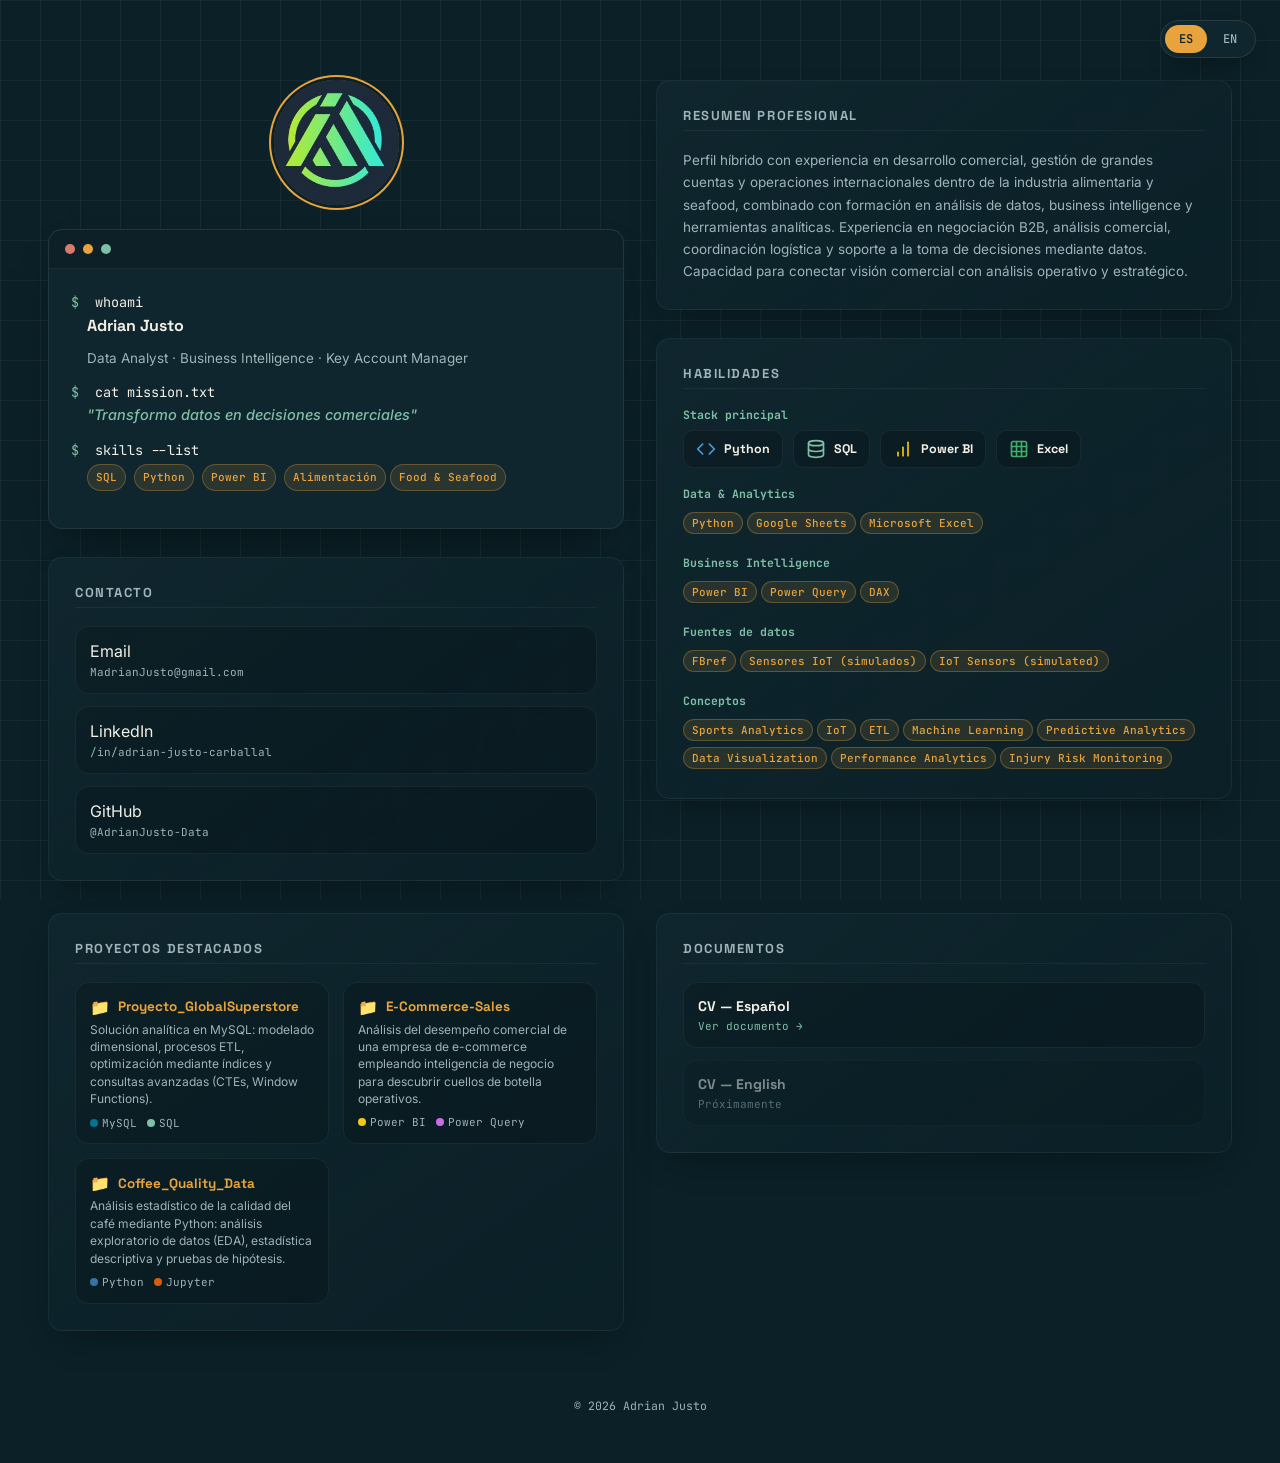
==== commit 4318bf90: "Add files via upload" ====
--- a/index.html
+++ b/index.html
@@ -27,54 +27,166 @@
   <body>
     <div class="grid-bg" aria-hidden="true"></div>
 
+    <div class="lang-toggle" role="group" aria-label="Selector de idioma / Language switch">
+      <button type="button" class="lang-btn is-active" data-lang="es">ES</button>
+      <button type="button" class="lang-btn" data-lang="en">EN</button>
+    </div>
+
     <main class="page">
-      
-      <!-- COLUMNA 1: Perfil (Avatar + Terminal) -->
-      <div class="profile-block">
-        <img class="avatar" src="assets/Avatar.JPG" alt="Foto de Adrian Justo" />
-
-        <section class="terminal" aria-label="Presentación">
-          <div class="terminal__bar">
-            <span class="dot dot--red"></span>
-            <span class="dot dot--amber"></span>
-            <span class="dot dot--mint"></span>
-          </div>
-          <div class="terminal__body">
-            <p class="line"><span class="prompt">$</span> whoami</p>
-            <p class="line line--output">Adrian Justo</p>
-            <p class="line line--output line--muted">Data Analyst · Business Intelligence · Key Account Manager</p>
-
-            <p class="line"><span class="prompt">$</span> cat mission.txt</p>
-            <p class="line line--output line--quote">"Transformo datos en decisiones comerciales"</p>
-
-            <p class="line"><span class="prompt">$</span> skills --list</p>
-            <p class="line line--output">
-              <span class="tag">SQL</span>
-              <span class="tag">Python</span>
-              <span class="tag">Power BI</span>
-              <span class="tag">Alimentación</span>
-            </p>
-          </div>
-        </section>
-      </div>
-
-      <!-- COLUMNA 2: Resumen + Proyectos Destacados -->
+
+      <!-- COLUMNA 1: Perfil (Avatar + Terminal) + Contacto -->
+      <div class="column-group">
+        <div class="profile-block">
+          <img class="avatar" src="assets/Avatar.JPG" alt="Foto de Adrian Justo" />
+
+          <section class="terminal" aria-label="Presentación">
+            <div class="terminal__bar">
+              <span class="dot dot--red"></span>
+              <span class="dot dot--amber"></span>
+              <span class="dot dot--mint"></span>
+            </div>
+            <div class="terminal__body">
+              <p class="line"><span class="prompt">$</span> whoami</p>
+              <p class="line line--output">Adrian Justo</p>
+              <p class="line line--output line--muted">Data Analyst · Business Intelligence · Key Account Manager</p>
+
+              <p class="line"><span class="prompt">$</span> cat mission.txt</p>
+              <p class="line line--output line--quote">
+                <span class="i18n-es">"Transformo datos en decisiones comerciales"</span><span class="i18n-en">"I turn data into business decisions"</span>
+              </p>
+
+              <p class="line"><span class="prompt">$</span> skills --list</p>
+              <p class="line line--output">
+                <span class="tag">SQL</span>
+                <span class="tag">Python</span>
+                <span class="tag">Power BI</span>
+                <span class="tag i18n-es">Alimentación</span><span class="tag i18n-en">Food &amp; Seafood</span>
+              </p>
+            </div>
+          </section>
+        </div>
+
+        <section class="block" aria-labelledby="contacto-title">
+          <h2 id="contacto-title" class="block__title"><span class="i18n-es">Contacto</span><span class="i18n-en">Contact</span></h2>
+          <div class="pill-row">
+            <a class="pill" href="mailto:MadrianJusto@gmail.com">
+              Email
+              <span class="pill__value">MadrianJusto@gmail.com</span>
+            </a>
+            <a class="pill" href="https://www.linkedin.com/in/adrian-justo-carballal/" target="_blank" rel="noopener noreferrer">
+              LinkedIn
+              <span class="pill__value">/in/adrian-justo-carballal</span>
+            </a>
+            <a class="pill" href="https://github.com/AdrianJusto-Data" target="_blank" rel="noopener noreferrer">
+              GitHub
+              <span class="pill__value">@AdrianJusto-Data</span>
+            </a>
+          </div>
+        </section>
+      </div>
+
+      <!-- COLUMNA 2: Resumen + Habilidades -->
       <div class="column-group">
         <section class="block" aria-labelledby="resumen-title">
-          <h2 id="resumen-title" class="block__title">Resumen profesional</h2>
+          <h2 id="resumen-title" class="block__title">
+            <span class="i18n-es">Resumen profesional</span><span class="i18n-en">Professional Summary</span>
+          </h2>
           <p class="summary">
-            Perfil híbrido con experiencia en desarrollo comercial, gestión de grandes cuentas y operaciones
+            <span class="i18n-es">Perfil híbrido con experiencia en desarrollo comercial, gestión de grandes cuentas y operaciones
             internacionales dentro de la industria alimentaria y seafood, combinado con formación en análisis de
             datos, business intelligence y herramientas analíticas. Experiencia en negociación B2B, análisis
             comercial, coordinación logística y soporte a la toma de decisiones mediante datos. Capacidad para
-            conectar visión comercial con análisis operativo y estratégico.
+            conectar visión comercial con análisis operativo y estratégico.</span>
+            <span class="i18n-en">Hybrid profile with experience in business development, key account management, and international
+            operations within the food and seafood industry, combined with training in data analysis, business
+            intelligence, and analytics tools. Experience in B2B negotiation, commercial analysis, logistics
+            coordination, and data-driven decision support. Able to connect commercial vision with operational
+            and strategic analysis.</span>
           </p>
         </section>
 
+        <section class="block" aria-labelledby="skills-title">
+          <h2 id="skills-title" class="block__title">
+            <span class="i18n-es">Habilidades</span><span class="i18n-en">Skills</span>
+          </h2>
+
+          <div class="skill-group">
+            <h3 class="skill-group__label"><span class="i18n-es">Stack principal</span><span class="i18n-en">Core Stack</span></h3>
+            <div class="stack-row">
+              <div class="stack-item">
+                <span class="stack-icon stack-icon--python" aria-hidden="true">
+                  <svg viewBox="0 0 24 24" fill="none" stroke="currentColor" stroke-width="2" stroke-linecap="round" stroke-linejoin="round"><polyline points="16 18 22 12 16 6"></polyline><polyline points="8 6 2 12 8 18"></polyline></svg>
+                </span>
+                <span class="stack-item__label">Python</span>
+              </div>
+              <div class="stack-item">
+                <span class="stack-icon stack-icon--sql" aria-hidden="true">
+                  <svg viewBox="0 0 24 24" fill="none" stroke="currentColor" stroke-width="2" stroke-linecap="round" stroke-linejoin="round"><ellipse cx="12" cy="5" rx="9" ry="3"></ellipse><path d="M3 5v14c0 1.66 4.03 3 9 3s9-1.34 9-3V5"></path><path d="M3 12c0 1.66 4.03 3 9 3s9-1.34 9-3"></path></svg>
+                </span>
+                <span class="stack-item__label">SQL</span>
+              </div>
+              <div class="stack-item">
+                <span class="stack-icon stack-icon--pbi" aria-hidden="true">
+                  <svg viewBox="0 0 24 24" fill="none" stroke="currentColor" stroke-width="2" stroke-linecap="round" stroke-linejoin="round"><line x1="12" y1="20" x2="12" y2="10"></line><line x1="18" y1="20" x2="18" y2="4"></line><line x1="6" y1="20" x2="6" y2="16"></line></svg>
+                </span>
+                <span class="stack-item__label">Power BI</span>
+              </div>
+              <div class="stack-item">
+                <span class="stack-icon stack-icon--excel" aria-hidden="true">
+                  <svg viewBox="0 0 24 24" fill="none" stroke="currentColor" stroke-width="2" stroke-linecap="round" stroke-linejoin="round"><rect x="3" y="3" width="18" height="18" rx="2"></rect><line x1="3" y1="9" x2="21" y2="9"></line><line x1="3" y1="15" x2="21" y2="15"></line><line x1="9" y1="3" x2="9" y2="21"></line><line x1="15" y1="3" x2="15" y2="21"></line></svg>
+                </span>
+                <span class="stack-item__label">Excel</span>
+              </div>
+            </div>
+          </div>
+
+          <div class="skill-group">
+            <h3 class="skill-group__label">Data &amp; Analytics</h3>
+            <div class="tag-row">
+              <span class="tag">Python</span>
+              <span class="tag">Google Sheets</span>
+              <span class="tag">Microsoft Excel</span>
+            </div>
+          </div>
+          <div class="skill-group">
+            <h3 class="skill-group__label">Business Intelligence</h3>
+            <div class="tag-row">
+              <span class="tag">Power BI</span>
+              <span class="tag">Power Query</span>
+              <span class="tag">DAX</span>
+            </div>
+          </div>
+          <div class="skill-group">
+            <h3 class="skill-group__label"><span class="i18n-es">Fuentes de datos</span><span class="i18n-en">Data Sources</span></h3>
+            <div class="tag-row">
+              <span class="tag">FBref</span>
+              <span class="tag i18n-es">Sensores IoT (simulados)</span><span class="tag i18n-en">IoT Sensors (simulated)</span>
+            </div>
+          </div>
+          <div class="skill-group">
+            <h3 class="skill-group__label"><span class="i18n-es">Conceptos</span><span class="i18n-en">Concepts</span></h3>
+            <div class="tag-row">
+              <span class="tag">Sports Analytics</span>
+              <span class="tag">IoT</span>
+              <span class="tag">ETL</span>
+              <span class="tag">Machine Learning</span>
+              <span class="tag">Predictive Analytics</span>
+              <span class="tag">Data Visualization</span>
+              <span class="tag">Performance Analytics</span>
+              <span class="tag">Injury Risk Monitoring</span>
+            </div>
+          </div>
+        </section>
+      </div>
+
+      <!-- COLUMNA 3: Proyectos (más ancha) -->
+      <div class="column-group">
         <section class="block" aria-labelledby="projects-title">
-          <h2 id="projects-title" class="block__title">Proyectos Destacados</h2>
+          <h2 id="projects-title" class="block__title">
+            <span class="i18n-es">Proyectos Destacados</span><span class="i18n-en">Featured Projects</span>
+          </h2>
           <div class="project-row">
-            
+
             <div class="project-card">
               <div class="project-card__header">
                 <span class="project-card__icon">📁</span>
@@ -83,7 +195,8 @@
                 </a>
               </div>
               <p class="project-card__description">
-                Solución analítica en MySQL: modelado dimensional, procesos ETL, optimización mediante índices y consultas avanzadas (CTEs, Window Functions).
+                <span class="i18n-es">Solución analítica en MySQL: modelado dimensional, procesos ETL, optimización mediante índices y consultas avanzadas (CTEs, Window Functions).</span>
+                <span class="i18n-en">Analytics solution in MySQL: dimensional modeling, ETL processes, index-based optimization, and advanced queries (CTEs, window functions).</span>
               </p>
               <div class="project-card__footer">
                 <span class="project-tech"><span class="tech-dot tech-dot--mysql"></span>MySQL</span>
@@ -99,7 +212,8 @@
                 </a>
               </div>
               <p class="project-card__description">
-                Análisis del desempeño comercial de una empresa de e-commerce empleando inteligencia de negocio para descubrir cuellos de botella operativos.
+                <span class="i18n-es">Análisis del desempeño comercial de una empresa de e-commerce empleando inteligencia de negocio para descubrir cuellos de botella operativos.</span>
+                <span class="i18n-en">Commercial performance analysis for an e-commerce company using business intelligence to uncover operational bottlenecks.</span>
               </p>
               <div class="project-card__footer">
                 <span class="project-tech"><span class="tech-dot tech-dot--pbi"></span>Power BI</span>
@@ -115,7 +229,8 @@
                 </a>
               </div>
               <p class="project-card__description">
-                Análisis estadístico de la calidad del café mediante Python: análisis exploratorio de datos (EDA), estadística descriptiva y pruebas de hipótesis.
+                <span class="i18n-es">Análisis estadístico de la calidad del café mediante Python: análisis exploratorio de datos (EDA), estadística descriptiva y pruebas de hipótesis.</span>
+                <span class="i18n-en">Statistical analysis of coffee quality using Python: exploratory data analysis (EDA), descriptive statistics, and hypothesis testing.</span>
               </p>
               <div class="project-card__footer">
                 <span class="project-tech"><span class="tech-dot tech-dot--python"></span>Python</span>
@@ -127,69 +242,12 @@
         </section>
       </div>
 
-      <!-- COLUMNA 3: Habilidades -->
-      <section class="block" aria-labelledby="skills-title">
-        <h2 id="skills-title" class="block__title">Habilidades</h2>
-        <div class="skill-group">
-          <h3 class="skill-group__label">Data &amp; Analytics</h3>
-          <div class="tag-row">
-            <span class="tag">Python</span>
-            <span class="tag">Google Sheets</span>
-            <span class="tag">Microsoft Excel</span>
-          </div>
-        </div>
-        <div class="skill-group">
-          <h3 class="skill-group__label">Business Intelligence</h3>
-          <div class="tag-row">
-            <span class="tag">Power BI</span>
-            <span class="tag">Power Query</span>
-            <span class="tag">DAX</span>
-          </div>
-        </div>
-        <div class="skill-group">
-          <h3 class="skill-group__label">Fuentes de datos</h3>
-          <div class="tag-row">
-            <span class="tag">FBref</span>
-            <span class="tag">Sensores IoT (simulados)</span>
-          </div>
-        </div>
-        <div class="skill-group">
-          <h3 class="skill-group__label">Conceptos</h3>
-          <div class="tag-row">
-            <span class="tag">Sports Analytics</span>
-            <span class="tag">IoT</span>
-            <span class="tag">ETL</span>
-            <span class="tag">Machine Learning</span>
-            <span class="tag">Predictive Analytics</span>
-            <span class="tag">Data Visualization</span>
-            <span class="tag">Performance Analytics</span>
-            <span class="tag">Injury Risk Monitoring</span>
-          </div>
-        </div>
-      </section>
-
-      <!-- COLUMNA 4: Contacto + Documentos -->
-      <div class="column-group">
-        <section class="block" aria-labelledby="contacto-title">
-          <h2 id="contacto-title" class="block__title">Contacto</h2>
-          <div class="pill-row">
-            <a class="pill" href="mailto:MadrianJusto@gmail.com">
-              Email
-              <span class="pill__value">MadrianJusto@gmail.com</span>
-            </a>
-            <a class="pill" href="https://www.linkedin.com/in/adrian-justo-carballal/" target="_blank" rel="noopener noreferrer">
-              LinkedIn
-              <span class="pill__value">/in/adrian-justo-carballal</span>
-            </a>
-            <a class="pill" href="https://github.com/AdrianJusto-Data" target="_blank" rel="noopener noreferrer">
-              GitHub
-              <span class="pill__value">@AdrianJusto-Data</span>
-            </a>
-          </div>
-        </section>
-
+      <!-- COLUMNA 4: Documentos -->
+      <div class="column-group">
         <section class="block" aria-labelledby="docs-title">
-          <h2 id="docs-title" class="block__title">Documentos</h2>
+          <h2 id="docs-title" class="block__title">
+            <span class="i18n-es">Documentos</span><span class="i18n-en">Documents</span>
+          </h2>
           <div class="doc-row">
             <a
               class="doc-card"
@@ -197,12 +255,12 @@
               target="_blank"
               rel="noopener noreferrer"
             >
-              <span class="doc-card__label">CV — Español</span>
-              <span class="doc-card__action">Ver documento →</span>
+              <span class="doc-card__label"><span class="i18n-es">CV — Español</span><span class="i18n-en">CV — Spanish</span></span>
+              <span class="doc-card__action"><span class="i18n-es">Ver documento →</span><span class="i18n-en">View document →</span></span>
             </a>
             <div class="doc-card doc-card--disabled" aria-disabled="true">
               <span class="doc-card__label">CV — English</span>
-              <span class="doc-card__action">Próximamente</span>
+              <span class="doc-card__action"><span class="i18n-es">Próximamente</span><span class="i18n-en">Coming soon</span></span>
             </div>
           </div>
         </section>
@@ -210,5 +268,18 @@
 
       <footer class="footer">© 2026 Adrian Justo</footer>
     </main>
+
+    <script>
+      document.querySelectorAll('.lang-btn').forEach(function (btn) {
+        btn.addEventListener('click', function () {
+          var lang = btn.getAttribute('data-lang');
+          document.body.classList.toggle('show-en', lang === 'en');
+          document.documentElement.setAttribute('lang', lang);
+          document.querySelectorAll('.lang-btn').forEach(function (b) {
+            b.classList.toggle('is-active', b === btn);
+          });
+        });
+      });
+    </script>
   </body>
-</html>+</html>
--- a/styles.css
+++ b/styles.css
@@ -4,16 +4,17 @@
   --accent-amber: #e8a33d;
   --accent-mint: #7fbfa5;
   --accent-red: #d97b6c;
+  --accent-excel: #3fae6a;
   --text-primary: #f2efe6;
   --text-muted: #9fb3b8;
   --grid-line: rgba(242, 239, 230, 0.05);
   --radius: 14px;
 }
- 
+
 * {
   box-sizing: border-box;
 }
- 
+
 body {
   margin: 0;
   min-height: 100vh;
@@ -22,7 +23,7 @@
   font-family: "Inter", system-ui, sans-serif;
   overflow-x: hidden;
 }
- 
+
 .grid-bg {
   position: fixed;
   inset: 0;
@@ -33,22 +34,64 @@
   pointer-events: none;
   z-index: 0;
 }
- 
-/* CONTENEDOR PRINCIPAL: CSS GRID DE 4 COLUMNAS ASIMÉTRICAS Y LIMPIAS */
+
+/* LANGUAGE TOGGLE */
+.lang-toggle {
+  position: fixed;
+  top: 20px;
+  right: 24px;
+  z-index: 20;
+  display: flex;
+  gap: 2px;
+  padding: 4px;
+  background: var(--bg-panel);
+  border: 1px solid rgba(242, 239, 230, 0.1);
+  border-radius: 999px;
+  box-shadow: 0 10px 25px -12px rgba(0, 0, 0, 0.6);
+}
+
+.lang-btn {
+  border: none;
+  background: transparent;
+  color: var(--text-muted);
+  font-family: "JetBrains Mono", monospace;
+  font-size: 12px;
+  font-weight: 500;
+  padding: 6px 14px;
+  border-radius: 999px;
+  cursor: pointer;
+  transition: all 0.15s ease;
+}
+
+.lang-btn:hover {
+  color: var(--text-primary);
+}
+
+.lang-btn.is-active {
+  background: var(--accent-amber);
+  color: var(--bg-base);
+}
+
+/* i18n toggling */
+.i18n-en { display: none; }
+body.show-en .i18n-es { display: none; }
+body.show-en .i18n-en { display: inline; }
+body.show-en .tag.i18n-en { display: inline-block; }
+
+/* CONTENEDOR PRINCIPAL: CSS GRID DE 4 COLUMNAS ASIMÉTRICAS */
 .page {
   position: relative;
   z-index: 1;
   width: 100%;
-  max-width: 1650px;
+  max-width: 1900px;
   margin: 0 auto;
-  padding: 50px 40px;
+  padding: 80px 48px 50px;
   display: grid;
-  grid-template-columns: repeat(4, minmax(280px, 1fr));
-  gap: 28px;
+  grid-template-columns: minmax(300px, 1fr) minmax(330px, 1.05fr) minmax(380px, 1.4fr) minmax(290px, 0.95fr);
+  gap: 32px;
   align-items: start;
 }
- 
-/* AGRUPADORES VERTICALES INTERNOS */
+
 .column-group {
   display: flex;
   flex-direction: column;
@@ -71,7 +114,7 @@
   object-fit: cover;
   box-shadow: 0 0 0 3px var(--bg-base), 0 0 0 5px var(--accent-amber);
 }
- 
+
 .terminal {
   width: 100%;
   background: var(--bg-panel);
@@ -80,7 +123,7 @@
   overflow: hidden;
   box-shadow: 0 20px 40px -20px rgba(0, 0, 0, 0.6);
 }
- 
+
 .terminal__bar {
   display: flex;
   gap: 8px;
@@ -88,7 +131,7 @@
   background: rgba(0, 0, 0, 0.15);
   border-bottom: 1px solid rgba(242, 239, 230, 0.06);
 }
- 
+
 .dot {
   width: 10px;
   height: 10px;
@@ -97,17 +140,17 @@
 .dot--red { background: var(--accent-red); }
 .dot--amber { background: var(--accent-amber); }
 .dot--mint { background: var(--accent-mint); }
- 
+
 .terminal__body {
   padding: 22px;
   font-family: "JetBrains Mono", monospace;
   font-size: 13.5px;
   line-height: 1.65;
 }
- 
+
 .line { margin: 0; }
 .prompt { color: var(--accent-mint); margin-right: 8px; }
- 
+
 .line--output {
   margin-bottom: 12px;
   padding-left: 16px;
@@ -115,7 +158,7 @@
   font-size: 16px;
   font-weight: 700;
 }
- 
+
 .line--muted {
   font-family: "Inter", sans-serif;
   font-weight: 400;
@@ -123,7 +166,7 @@
   color: var(--text-muted);
   margin-top: -5px;
 }
- 
+
 .line--quote {
   font-family: "Inter", sans-serif;
   font-style: italic;
@@ -131,7 +174,7 @@
   font-size: 14.5px;
   color: var(--accent-mint);
 }
- 
+
 .tag {
   display: inline-block;
   font-family: "JetBrains Mono", monospace;
@@ -144,7 +187,7 @@
   border: 1px solid rgba(232, 163, 61, 0.3);
   margin: 3px 4px 3px 0;
 }
- 
+
 /* BLOQUES CON DEGRADADO LINEAL SUTIL */
 .block {
   width: 100%;
@@ -157,7 +200,7 @@
   flex-direction: column;
   backdrop-filter: blur(4px);
 }
- 
+
 .block__title {
   font-family: "Space Grotesk", sans-serif;
   font-size: 13px;
@@ -168,26 +211,71 @@
   border-bottom: 1px solid rgba(242, 239, 230, 0.05);
   padding-bottom: 6px;
 }
- 
+
 .summary {
   margin: 0;
   font-size: 13.5px;
   line-height: 1.65;
   color: var(--text-muted);
 }
- 
-.skill-group { margin-bottom: 16px; }
+
+.skill-group { margin-bottom: 18px; }
 .skill-group:last-child { margin-bottom: 0; }
 .skill-group__label {
-  margin: 0 0 6px;
+  margin: 0 0 8px;
   font-family: "JetBrains Mono", monospace;
   font-size: 11.5px;
   color: var(--accent-mint);
 }
- 
+
+/* STACK ICON ROW */
+.stack-row {
+  display: flex;
+  flex-wrap: wrap;
+  gap: 10px;
+}
+
+.stack-item {
+  display: flex;
+  align-items: center;
+  gap: 8px;
+  padding: 8px 12px;
+  border-radius: 10px;
+  background: rgba(0, 0, 0, 0.18);
+  border: 1px solid rgba(242, 239, 230, 0.06);
+}
+
+.stack-icon {
+  width: 20px;
+  height: 20px;
+  display: flex;
+}
+
+.stack-icon svg {
+  width: 100%;
+  height: 100%;
+}
+
+.stack-icon--python { color: #4a9fd8; }
+.stack-icon--sql { color: var(--accent-mint); }
+.stack-icon--pbi { color: #f2c811; }
+.stack-icon--excel { color: var(--accent-excel); }
+
+.stack-item__label {
+  font-family: "Space Grotesk", sans-serif;
+  font-size: 12.5px;
+  font-weight: 700;
+}
+
 .tag-row { display: flex; flex-wrap: wrap; }
 .pill-row, .doc-row, .project-row { display: flex; flex-direction: column; gap: 12px; width: 100%; }
- 
+
+.project-row {
+  display: grid;
+  grid-template-columns: repeat(2, minmax(0, 1fr));
+  gap: 14px;
+}
+
 .pill, .doc-card, .project-card {
   width: 100%;
   display: flex;
@@ -201,13 +289,13 @@
   text-decoration: none;
   transition: all 0.2s ease;
 }
- 
+
 .pill:hover, .doc-card:hover, .project-card:hover {
   border-color: var(--accent-amber);
   transform: translateY(-2px);
   background: rgba(0, 0, 0, 0.26);
 }
- 
+
 .pill__value {
   font-family: "JetBrains Mono", monospace;
   font-size: 11px;
@@ -240,7 +328,7 @@
 .doc-card__action { font-family: "JetBrains Mono", monospace; font-size: 11px; color: var(--accent-mint); }
 .doc-card--disabled { opacity: 0.5; cursor: not-allowed; }
 .doc-card--disabled .doc-card__action { color: var(--text-muted); }
- 
+
 .footer {
   grid-column: 1 / -1;
   text-align: center;
@@ -249,19 +337,26 @@
   color: var(--text-muted);
   font-family: "JetBrains Mono", monospace;
 }
- 
-/* ADAPTACIÓN PARA SOPORTE TABLET (2 COLUMNAS) */
-@media (max-width: 1250px) {
+
+/* ADAPTACIÓN PARA TABLET (2 COLUMNAS) */
+@media (max-width: 1500px) {
   .page {
     grid-template-columns: repeat(2, 1fr);
   }
 }
 
 /* ADAPTACIÓN PARA MÓVILES (1 COLUMNA TOTALMENTE FLUIDA) */
-@media (max-width: 768px) {
+@media (max-width: 900px) {
   .page {
     grid-template-columns: 1fr;
-    padding: 20px;
+    padding: 90px 20px 30px;
     gap: 24px;
   }
-}
+  .project-row {
+    grid-template-columns: 1fr;
+  }
+  .lang-toggle {
+    top: 14px;
+    right: 14px;
+  }
+}
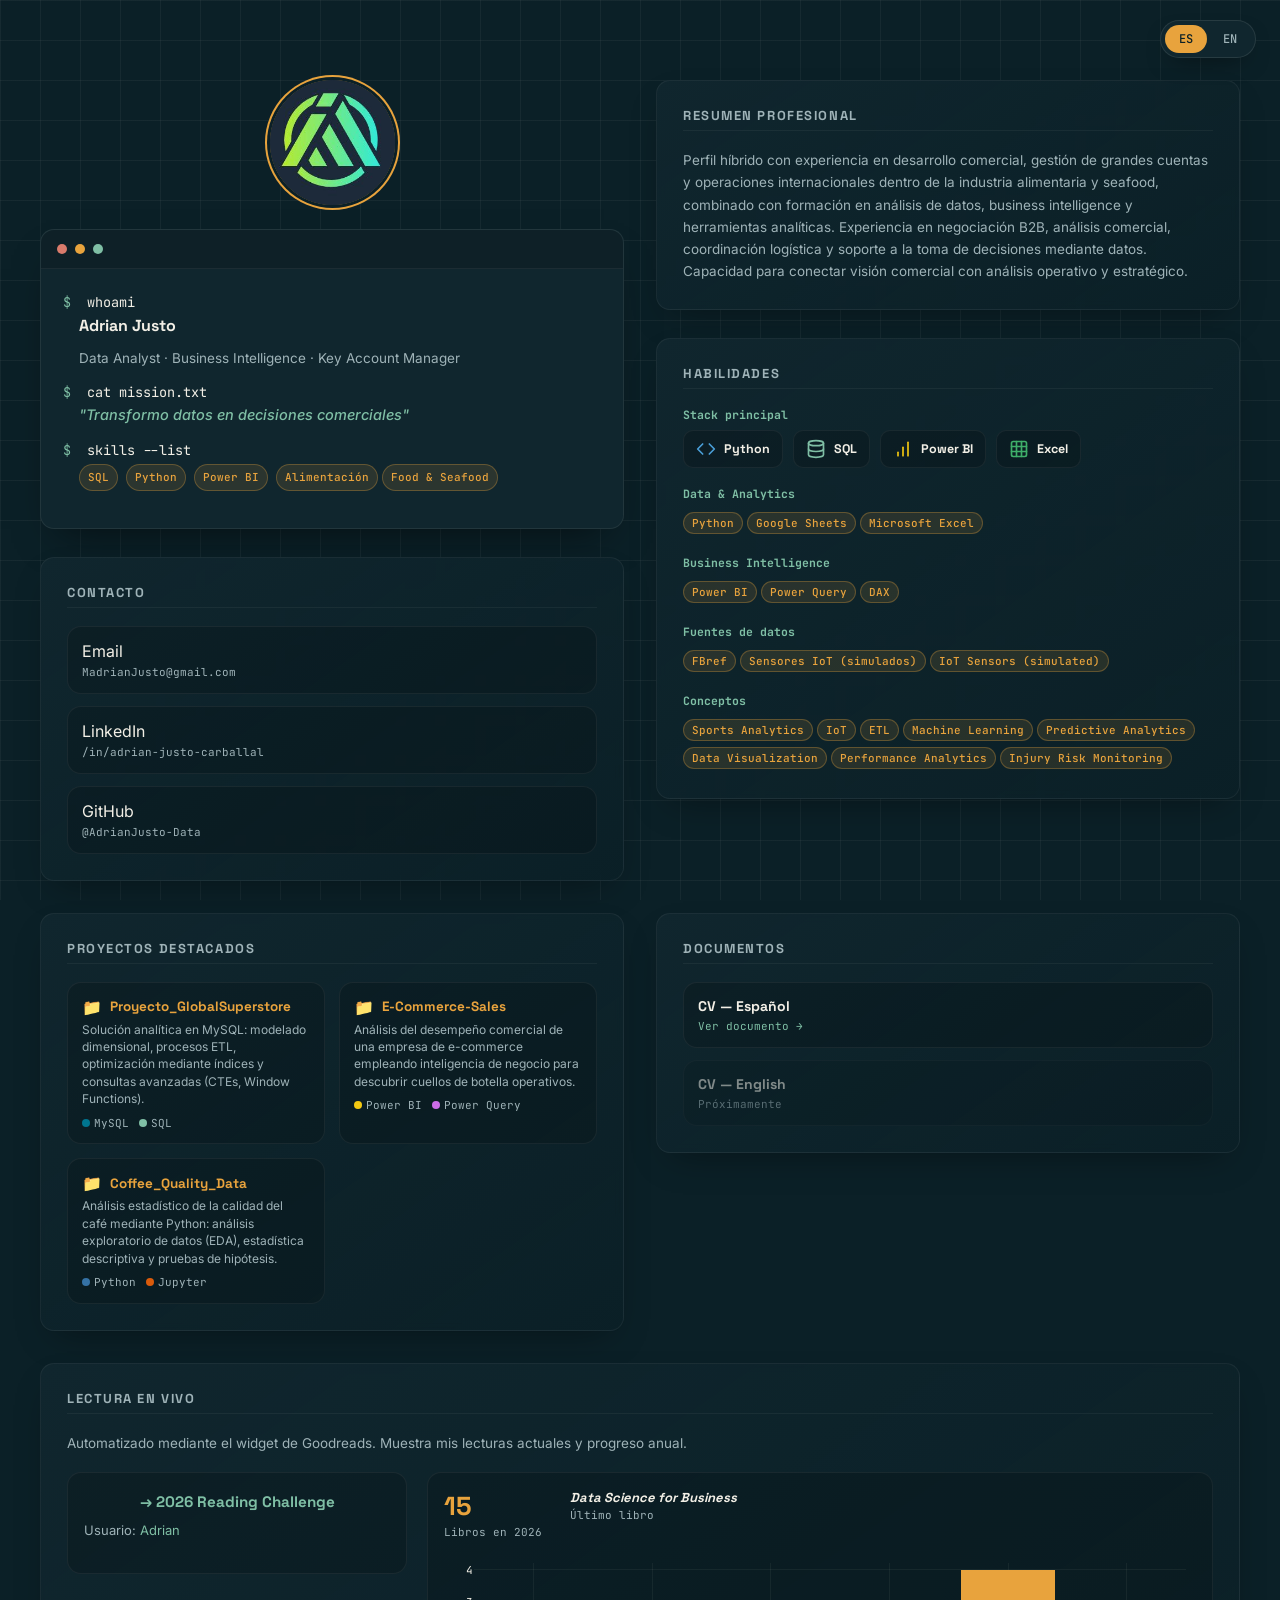
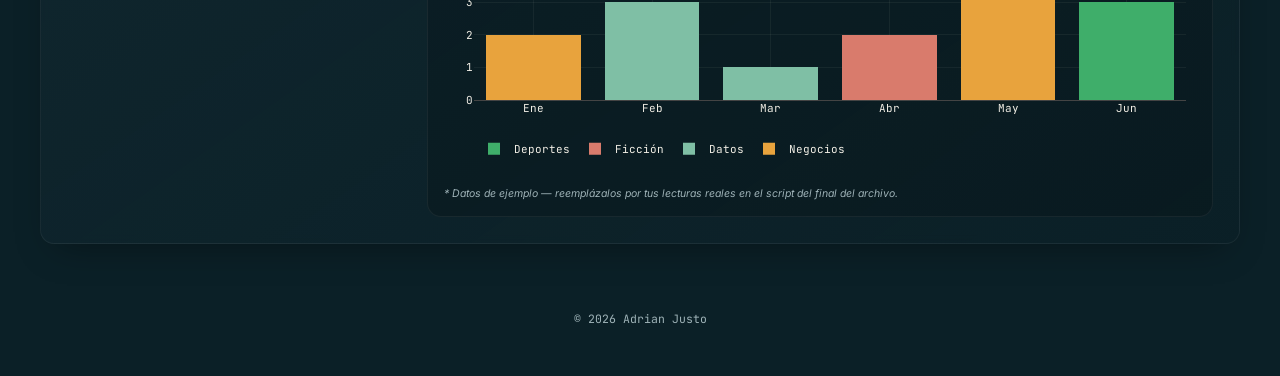
==== commit e7d2abf0: "Add files via upload" ====
--- a/index.html
+++ b/index.html
@@ -266,9 +266,104 @@
         </section>
       </div>
 
+      <!-- FILA COMPLETA: Lectura en vivo -->
+      <section class="block block--wide" aria-labelledby="reading-title">
+        <h2 id="reading-title" class="block__title">
+          <span class="i18n-es">Lectura en Vivo</span><span class="i18n-en">Live Reading</span>
+        </h2>
+        <p class="summary" style="margin-bottom: 18px;">
+          <span class="i18n-es">Automatizado mediante el widget de Goodreads. Muestra mis lecturas actuales y progreso anual.</span>
+          <span class="i18n-en">Powered by the Goodreads widget. Shows my current reads and yearly progress.</span>
+        </p>
+
+        <div class="reading-row">
+          <!-- Widget oficial de Goodreads -->
+          <div class="reading-card">
+            <div id="gr_challenge_progress_body_11680" style="font-size: 13px; line-height: 18px;">
+              <h3 style="margin: 4px 0 10px; font-weight: bold; text-align: center; color: var(--accent-mint); font-family: 'Space Grotesk', sans-serif;">
+                <a style="text-decoration: none; color: var(--accent-mint);" rel="nofollow" href="https://www.goodreads.com/challenges/11680-2026-reading-challenge">→ 2026 Reading Challenge</a>
+              </h3>
+              <span style="color: var(--text-muted);">Usuario:</span>
+              <a style="color: var(--accent-mint); text-decoration: none;" rel="nofollow" href="https://www.goodreads.com/user/show/181924920-adrian-justo">Adrian</a><br/><br/>
+            </div>
+            <script src="https://www.goodreads.com/user_challenges/widget/181924920-adrian-justo?challenge_id=11680&v=2"></script>
+          </div>
+
+          <!-- Gráfica de progreso (JS puro, sin servidor) -->
+          <div class="reading-card reading-card--chart">
+            <div class="reading-stats">
+              <div class="reading-stat">
+                <span class="reading-stat__value" id="reading-total">—</span>
+                <span class="reading-stat__label"><span class="i18n-es">Libros en 2026</span><span class="i18n-en">Books in 2026</span></span>
+              </div>
+              <div class="reading-stat">
+                <span class="reading-stat__value reading-stat__value--small">Data Science for Business</span>
+                <span class="reading-stat__label"><span class="i18n-es">Último libro</span><span class="i18n-en">Last book</span></span>
+              </div>
+            </div>
+            <div id="reading-chart"></div>
+            <p class="reading-note">
+              <span class="i18n-es">* Datos de ejemplo — reemplázalos por tus lecturas reales en el script del final del archivo.</span>
+              <span class="i18n-en">* Sample data — replace with your real reading data in the script at the end of the file.</span>
+            </p>
+          </div>
+        </div>
+      </section>
+
       <footer class="footer">© 2026 Adrian Justo</footer>
     </main>
 
+    <script src="https://cdn.plot.ly/plotly-2.32.0.min.js"></script>
+    <script>
+      // ---- DATOS DE LECTURA: edita este bloque con tus lecturas reales ----
+      var readingData = {
+        months: ["Ene", "Feb", "Mar", "Abr", "May", "Jun"],
+        books: [2, 3, 1, 2, 4, 3],
+        category: ["Negocios", "Datos", "Datos", "Ficción", "Negocios", "Deportes"]
+      };
+      var categoryColors = {
+        "Negocios": "#e8a33d",
+        "Datos": "#7fbfa5",
+        "Ficción": "#d97b6c",
+        "Deportes": "#3fae6a"
+      };
+      // ---- fin de datos editables ----
+
+      document.getElementById("reading-total").textContent =
+        readingData.books.reduce(function (a, b) { return a + b; }, 0);
+
+      var categories = readingData.category.filter(function (c, i, arr) {
+        return arr.indexOf(c) === i;
+      });
+
+      var traces = categories.map(function (cat) {
+        return {
+          x: readingData.months,
+          y: readingData.months.map(function (_, i) {
+            return readingData.category[i] === cat ? readingData.books[i] : null;
+          }),
+          name: cat,
+          type: "bar",
+          marker: { color: categoryColors[cat] || "#9fb3b8" }
+        };
+      });
+
+      Plotly.newPlot(
+        "reading-chart",
+        traces,
+        {
+          barmode: "stack",
+          paper_bgcolor: "transparent",
+          plot_bgcolor: "transparent",
+          font: { color: "#f2efe6", family: "JetBrains Mono, monospace", size: 11 },
+          margin: { t: 10, r: 10, l: 30, b: 30 },
+          legend: { orientation: "h", y: -0.25 },
+          xaxis: { gridcolor: "rgba(242,239,230,0.05)" },
+          yaxis: { gridcolor: "rgba(242,239,230,0.05)" }
+        },
+        { displayModeBar: false, responsive: true }
+      );
+    </script>
     <script>
       document.querySelectorAll('.lang-btn').forEach(function (btn) {
         btn.addEventListener('click', function () {
--- a/styles.css
+++ b/styles.css
@@ -83,11 +83,11 @@
   position: relative;
   z-index: 1;
   width: 100%;
-  max-width: 1900px;
+  max-width: 2260px;
   margin: 0 auto;
-  padding: 80px 48px 50px;
+  padding: 80px 40px 50px;
   display: grid;
-  grid-template-columns: minmax(300px, 1fr) minmax(330px, 1.05fr) minmax(380px, 1.4fr) minmax(290px, 0.95fr);
+  grid-template-columns: minmax(360px, 1.2fr) minmax(400px, 1.26fr) minmax(460px, 1.68fr) minmax(290px, 0.95fr);
   gap: 32px;
   align-items: start;
 }
@@ -329,6 +329,79 @@
 .doc-card--disabled { opacity: 0.5; cursor: not-allowed; }
 .doc-card--disabled .doc-card__action { color: var(--text-muted); }
 
+.block--wide {
+  grid-column: 1 / -1;
+}
+
+.reading-row {
+  display: grid;
+  grid-template-columns: minmax(260px, 340px) 1fr;
+  gap: 20px;
+  align-items: start;
+}
+
+.reading-card {
+  background: rgba(0, 0, 0, 0.16);
+  border: 1px solid rgba(242, 239, 230, 0.06);
+  border-radius: var(--radius);
+  padding: 16px;
+}
+
+.reading-card--chart {
+  display: flex;
+  flex-direction: column;
+  gap: 14px;
+}
+
+.reading-stats {
+  display: flex;
+  gap: 28px;
+  flex-wrap: wrap;
+}
+
+.reading-stat {
+  display: flex;
+  flex-direction: column;
+  gap: 2px;
+}
+
+.reading-stat__value {
+  font-family: "Space Grotesk", sans-serif;
+  font-size: 26px;
+  font-weight: 700;
+  color: var(--accent-amber);
+}
+
+.reading-stat__value--small {
+  font-size: 13px;
+  font-style: italic;
+  color: var(--text-primary);
+}
+
+.reading-stat__label {
+  font-family: "JetBrains Mono", monospace;
+  font-size: 11px;
+  color: var(--text-muted);
+}
+
+#reading-chart {
+  width: 100%;
+  min-height: 220px;
+}
+
+.reading-note {
+  margin: 0;
+  font-size: 10.5px;
+  color: var(--text-muted);
+  font-style: italic;
+}
+
+@media (max-width: 700px) {
+  .reading-row {
+    grid-template-columns: 1fr;
+  }
+}
+
 .footer {
   grid-column: 1 / -1;
   text-align: center;
@@ -339,7 +412,7 @@
 }
 
 /* ADAPTACIÓN PARA TABLET (2 COLUMNAS) */
-@media (max-width: 1500px) {
+@media (max-width: 1700px) {
   .page {
     grid-template-columns: repeat(2, 1fr);
   }
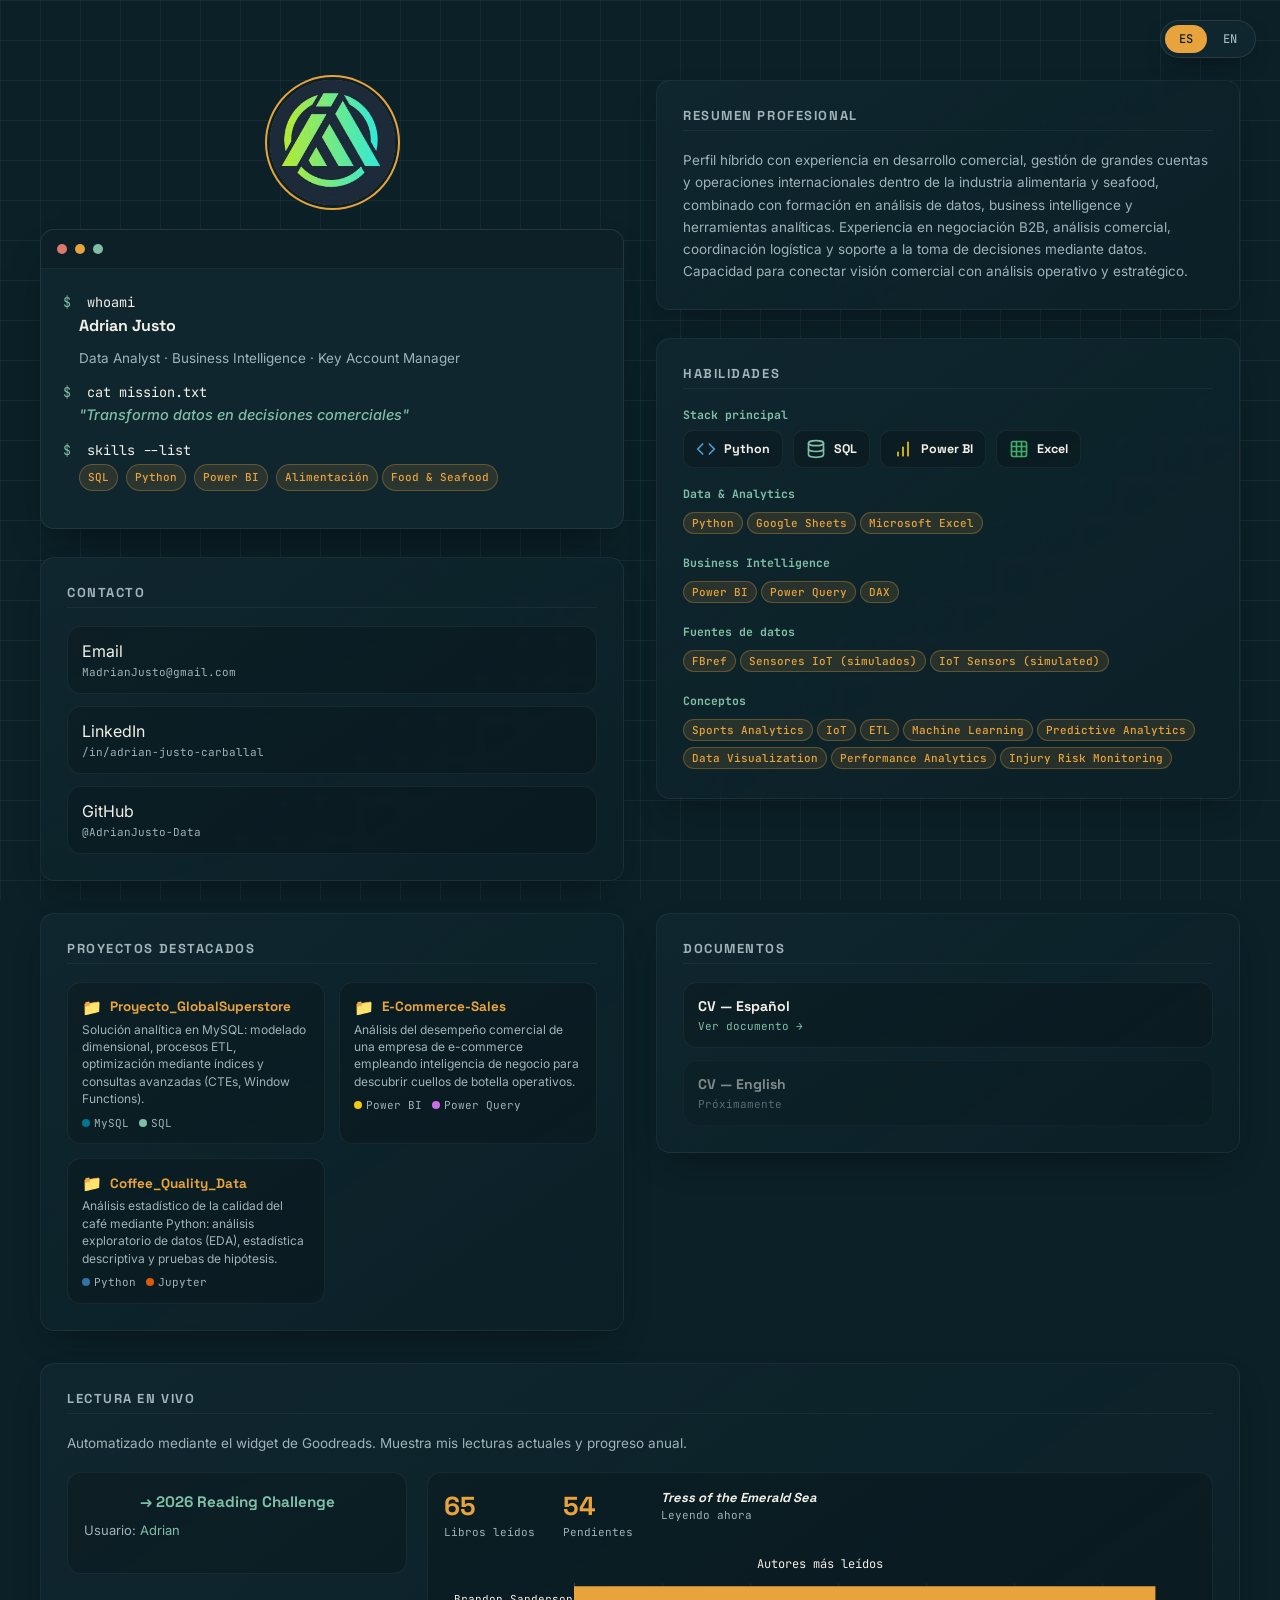
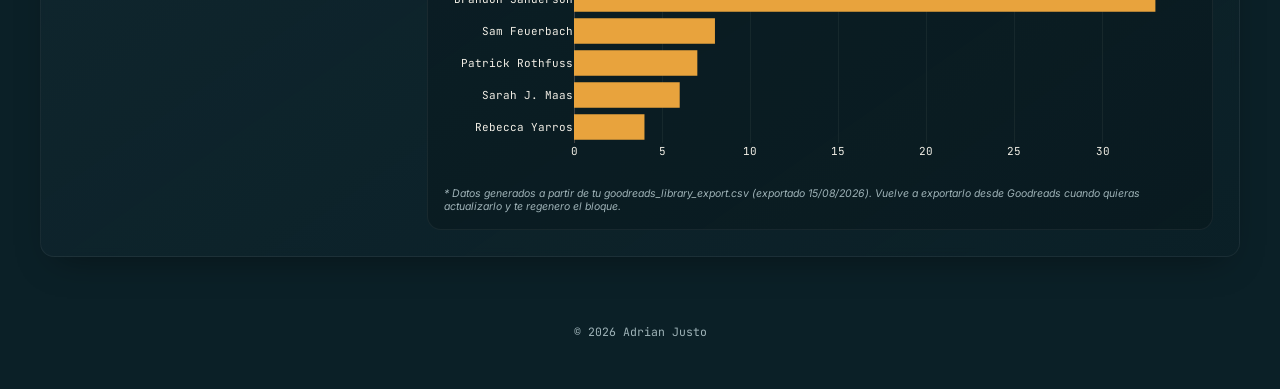
==== commit 37b9536c: "Add files via upload" ====
--- a/index.html
+++ b/index.html
@@ -293,18 +293,22 @@
           <div class="reading-card reading-card--chart">
             <div class="reading-stats">
               <div class="reading-stat">
-                <span class="reading-stat__value" id="reading-total">—</span>
-                <span class="reading-stat__label"><span class="i18n-es">Libros en 2026</span><span class="i18n-en">Books in 2026</span></span>
+                <span class="reading-stat__value" id="reading-total">65</span>
+                <span class="reading-stat__label"><span class="i18n-es">Libros leídos</span><span class="i18n-en">Books read</span></span>
               </div>
               <div class="reading-stat">
-                <span class="reading-stat__value reading-stat__value--small">Data Science for Business</span>
-                <span class="reading-stat__label"><span class="i18n-es">Último libro</span><span class="i18n-en">Last book</span></span>
+                <span class="reading-stat__value" id="reading-toread">54</span>
+                <span class="reading-stat__label"><span class="i18n-es">Pendientes</span><span class="i18n-en">To read</span></span>
+              </div>
+              <div class="reading-stat">
+                <span class="reading-stat__value reading-stat__value--small">Tress of the Emerald Sea</span>
+                <span class="reading-stat__label"><span class="i18n-es">Leyendo ahora</span><span class="i18n-en">Currently reading</span></span>
               </div>
             </div>
             <div id="reading-chart"></div>
             <p class="reading-note">
-              <span class="i18n-es">* Datos de ejemplo — reemplázalos por tus lecturas reales en el script del final del archivo.</span>
-              <span class="i18n-en">* Sample data — replace with your real reading data in the script at the end of the file.</span>
+              <span class="i18n-es">* Datos generados a partir de tu goodreads_library_export.csv (exportado 15/08/2026). Vuelve a exportarlo desde Goodreads cuando quieras actualizarlo y te regenero el bloque.</span>
+              <span class="i18n-en">* Data generated from your goodreads_library_export.csv (exported 08/15/2026). Re-export it from Goodreads whenever you want an update.</span>
             </p>
           </div>
         </div>
@@ -315,51 +319,33 @@
 
     <script src="https://cdn.plot.ly/plotly-2.32.0.min.js"></script>
     <script>
-      // ---- DATOS DE LECTURA: edita este bloque con tus lecturas reales ----
-      var readingData = {
-        months: ["Ene", "Feb", "Mar", "Abr", "May", "Jun"],
-        books: [2, 3, 1, 2, 4, 3],
-        category: ["Negocios", "Datos", "Datos", "Ficción", "Negocios", "Deportes"]
-      };
-      var categoryColors = {
-        "Negocios": "#e8a33d",
-        "Datos": "#7fbfa5",
-        "Ficción": "#d97b6c",
-        "Deportes": "#3fae6a"
+      // ---- DATOS DE LECTURA: generados desde goodreads_library_export.csv (15/08/2026) ----
+      // Vuelve a exportar tu librería en Goodreads > My Books > Import/Export para actualizar estos números.
+      var topAuthors = {
+        names: ["Brandon Sanderson", "Sam Feuerbach", "Patrick Rothfuss", "Sarah J. Maas", "Rebecca Yarros"],
+        books: [33, 8, 7, 6, 4]
       };
       // ---- fin de datos editables ----
 
-      document.getElementById("reading-total").textContent =
-        readingData.books.reduce(function (a, b) { return a + b; }, 0);
-
-      var categories = readingData.category.filter(function (c, i, arr) {
-        return arr.indexOf(c) === i;
-      });
-
-      var traces = categories.map(function (cat) {
-        return {
-          x: readingData.months,
-          y: readingData.months.map(function (_, i) {
-            return readingData.category[i] === cat ? readingData.books[i] : null;
-          }),
-          name: cat,
-          type: "bar",
-          marker: { color: categoryColors[cat] || "#9fb3b8" }
-        };
-      });
-
       Plotly.newPlot(
         "reading-chart",
-        traces,
+        [
+          {
+            x: topAuthors.books,
+            y: topAuthors.names,
+            type: "bar",
+            orientation: "h",
+            marker: { color: "#e8a33d" }
+          }
+        ],
         {
-          barmode: "stack",
+          title: { text: "Autores más leídos", font: { size: 12, color: "#f2efe6" } },
           paper_bgcolor: "transparent",
           plot_bgcolor: "transparent",
           font: { color: "#f2efe6", family: "JetBrains Mono, monospace", size: 11 },
-          margin: { t: 10, r: 10, l: 30, b: 30 },
-          legend: { orientation: "h", y: -0.25 },
+          margin: { t: 30, r: 10, l: 130, b: 30 },
           xaxis: { gridcolor: "rgba(242,239,230,0.05)" },
-          yaxis: { gridcolor: "rgba(242,239,230,0.05)" }
+          yaxis: { autorange: "reversed" }
         },
         { displayModeBar: false, responsive: true }
       );
